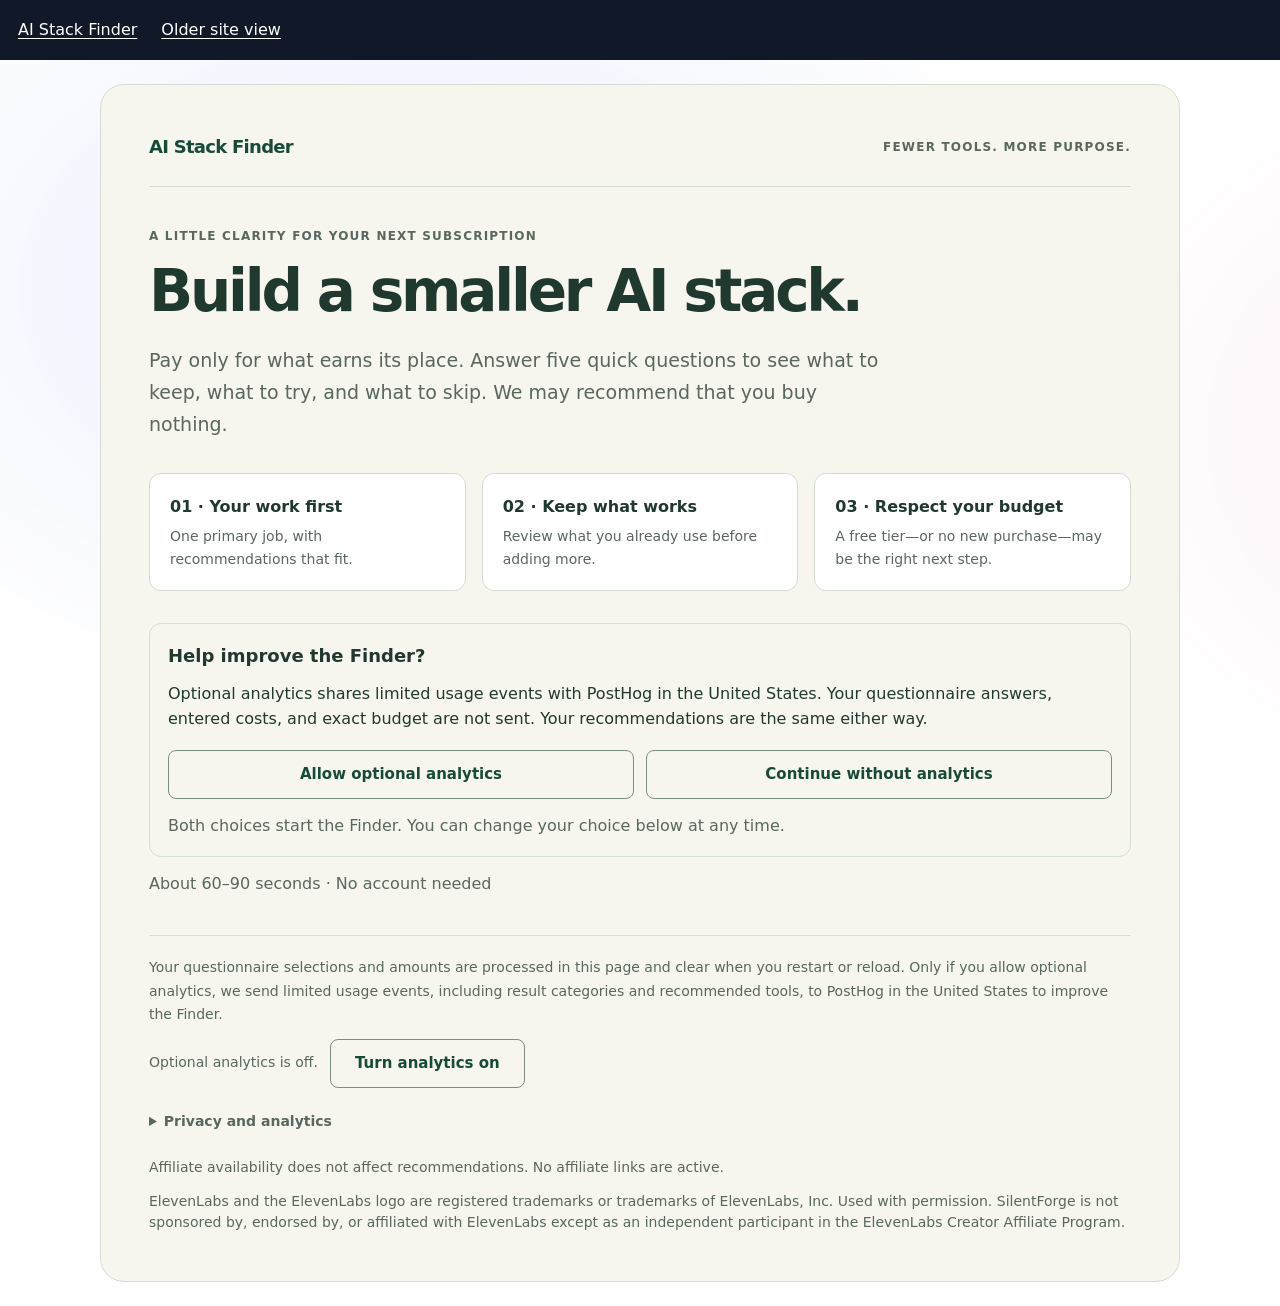
==== index.html @ d5162193 "Polish mobile Finder header without changing desktop or behavior" ====
<!DOCTYPE html>
<html lang="en">
  <head>
    <meta charset="utf-8" />
    <meta name="referrer" content="no-referrer" />
    <meta name="viewport" content="width=device-width, initial-scale=1, viewport-fit=cover" />
    <base href="/" />
    <title>AI Affiliate</title>

    <link rel="icon" href="data:," />
    <link rel="stylesheet" href="/stack-finder/styles.css" />

    <style>
      /* =========================================================
         RN Web / Expo: layout rules the app expects
      ========================================================== */
      html, body {
        height: 100%;
        margin: 0;
      }

      #root {
        min-height: 100vh;
        display: flex;
        flex-direction: column;
        position: relative;
        z-index: 1;
        background: transparent !important;
      }
      
      #root > div { background: transparent !important; }
      #root [style*="background-color"] { background-color: transparent !important; }

      /* =========================================================
         REMOVE EXPO HEADER TITLE ("Home")
         ---------------------------------------------------------
         Targets only the React Native Web header title inside #root.
         Safe because:
         - Scoped to #root (doesn't affect your overlay)
         - Targets h1 with dir="auto" (RN Web pattern)
         ========================================================= */
      #root h1[dir="auto"] {
        display: none !important;
      }

      /* =========================================================
         Animated background layer (safe)
      ========================================================== */
      body::before {
        content: "";
        position: fixed;
        inset: 0;
        z-index: -2;
        pointer-events: none;

        background:
          radial-gradient(1200px 800px at 20% 20%, rgba(120,150,255,0.16), transparent 55%),
          radial-gradient(1000px 700px at 80% 30%, rgba(255,140,200,0.14), transparent 60%),
          radial-gradient(900px 800px at 30% 80%, rgba(120,255,200,0.12), transparent 65%),
          linear-gradient(120deg, rgba(255,255,255,0.85), rgba(255,255,255,0.85));

        background-size: 160% 160%;
        animation: bg-drift 12s ease-in-out infinite;
        filter: saturate(1.1);
      }

      @keyframes bg-drift {
        0%   { background-position: 0% 0%,   100% 0%,  0% 100%, 0% 0%; }
        50%  { background-position: 60% 40%, 30% 20%, 70% 60%, 0% 0%; }
        100% { background-position: 0% 0%,   100% 0%,  0% 100%, 0% 0%; }
      }

      body { overflow-x: hidden; }

      /* =========================================================
         Spark canvas (visual only, no click blocking)
      ========================================================== */
      #spark-canvas {
        position: fixed;
        inset: 0;
        z-index: 5;
        pointer-events: none;
        opacity: 0.55;
      }

      @media (prefers-reduced-motion: reduce) {
        body::before { animation: none; }
        #spark-hint, #spark-canvas { display: none; }
      }

      /* =========================================================
         HOME WOW PANEL (scoped version of the CSS demo)
         ---------------------------------------------------------
         Educational note:
         - We do NOT style html/body/main like the demo.
         - Everything is scoped under #home-wow so it cannot break Expo.
      ========================================================== */
      #home-wow {
        /* =========================
           Design tokens (CSS variables)
           =========================
           These are like named settings that your children elements can reuse.
           Changing these updates everything that references them. */
        /* Typography */
        --font: system-ui, -apple-system, Segoe UI, Roboto, Arial, sans-serif;
        /* Colors
           oklch() is a modern color space that’s easier to tune (brightness/chroma/hue).
           Options you can swap in later:
           - hex: #22c55e
           - rgb/rgba: rgba(34,197,94,0.9)
           - hsl: hsl(142 70% 45%) */
        --really-green: oklch(88.14% 0.203 158.82);
        --green: oklch(78.59% 0.18 159.1);
        --gray: oklch(92% 0 0);
        --speed: 1200ms;           /* ms = milliseconds (1200ms = 1.2 seconds) */

        /* =========================
           Positioning & stacking
           =========================
           position: fixed -> overlay stays in the same spot even when you scroll
           (attached to the viewport, not the page). */
        position: fixed;    /* attaches to viewport instead of page flow */
        left: 50%;          /* px = fixed distance from left edge. Smaller = closer to the edge. Or, % = relative to viewport width */
        top: 12px;          /* px = fixed distance from top edge. Larger = lower down. */
        transform: translateX(-50%);    /* centering shift */
        z-index: 10000; /* ensures overlay appears above Expo content, like z-index decides who sits on top. Larger number = more “on top”. */

        /* =========================
           Size controls
           ========================= */

        /* width: clamp(min, preferred, max)
           - min: smallest it can get (prevents too narrow)
           - preferred: scales with viewport width (vw = % of viewport width)
           - max: cap it so it doesn’t become comically wide */
        width: clamp(260px, 60vw, 360px);

        /* max-width keeps it from overflowing screen edges
           100vw = viewport width
           subtracting 24px gives breathing room */
        max-width: calc(100vw - 24px);   

        /* padding = internal spacing (top/bottom, left/right)
           Larger padding = taller/wider feel inside */
        padding: 4px 8px;              /* inner spacing (smaller = shorter panel) */

        /* =========================
           Look & feel
           ========================= */
        border-radius: 18px;                        /* larger = rounder corners */
        background: rgba(16, 16, 18, 0.55);         /* last value is opacity (0 to 1) */
        backdrop-filter: blur(12px);                /* glassy blur behind it */
        box-shadow: 0 20px 60px rgba(0,0,0,0.22);   /* shadow depth */

        color: var(--gray);
        font-family: var(--font);
        text-align: left;
        
        /* pointer-events controls whether the overlay can be clicked/dragged.
           auto = clickable (needed for slider)
           none = clicks pass THROUGH to cards (but slider becomes unusable) */
        pointer-events: auto; /* Allows slider interaction even with overlay layers */

        /* =========================
           Layout engine (Flexbox)
           =========================
           display:flex -> children arranged in a row by default */
        display: flex;                   /* creates horizontal layout */

        /* align-items (vertical alignment inside the flex row)
           center = align all child items nicely vertically */
        align-items: center;             /* keeps slider from vertically centering too low */

        /* justify-content (horizontal spacing)
           space-between = left content on left, slider on right */
        justify-content: space-between;  /* left text + right slider */
        gap: 10px;                       /* spacing between children (text block and slider block) */

        /* nowrap prevents the slider from dropping under the text */
        flex-wrap: nowrap;               /* prevents stacking */
      }
      
      #home-wow * { font-family: inherit; }

      /* Reverse tabbing out of the Finder must not hide the focused host control. */
      #home-wow:focus-within { z-index: 10002; }
      #home-wow :focus-visible {
        outline: 3px solid #fff;
        outline-offset: 4px;
      }
      
      /* Left column: HOME + subtitle */
      #home-wow article {
        display: flex;
        flex-direction: column;  /* stack HOME and subtitle vertically */
        gap: 2px;
        flex: 1;                 /* fill remaining horizontal space as width */
        min-width: 0;            /* allows text column to shrink without breaking layout */
      }

      /* Title: shrink a bit so the panel height drops */
      #home-wow h1 {
        margin: 0;
        color: var(--green);
        font-size: clamp(22px, 6vw, 32px); /* scales down on smaller screens */
        font-weight: 900;
        letter-spacing: 0.02ch;
        line-height: 1;                    /* tighter vertical space */
        overflow: visible;                 /* lets glow/scale render without cutting off */
        white-space: nowrap;               /* prevents HOME from wrapping */
      }

      /* Subtitle: keep compact */
      #home-wow h2 {
        margin: 0;
        font-size: 14px;            /* smaller -> more room for product card below */
        text-transform: uppercase;
        letter-spacing: 0.12ch;
        opacity: 0.95;
        line-height: 1;
      }

      /* Letter “breath” animation */
      #home-wow [letter-animation="breath"] > span {
        display: inline-block;
        white-space: break-spaces;
        animation: breath var(--speed) ease calc(var(--index) * 100ms) infinite alternate;
      }

      /* Also respect preference changes after the title spans have been created. */
      @media (prefers-reduced-motion: reduce) {
        #home-wow [letter-animation="breath"] > span { animation: none; }
      }

      @keyframes breath {
        from { transform: none; text-shadow: none; }
        to {
          transform: scale(1.25) translateY(-5px);
          text-shadow: 0 0 20px var(--really-green);
        }
      }

      /* Right column: slider area (this is what moves it to the RIGHT side) */
      #home-wow section {
        width: 130px;    /* slider column width */
        flex: 0 0 130px; /* don't grow, don't shrink, stay 130px wide  */
      }

      #home-wow section div {
        width: 100%;
      }

      #home-wow input[type="range"] {
        width: 100%;
      }

      #home-wow .slider-row {
        width: 100%;
        display: grid;
        gap: 8px;
      }

      #home-wow .slider-labels {
        display: flex;
        justify-content: space-between;
        font-weight: 700;
        text-transform: uppercase;
        letter-spacing: 0.08ch;
        opacity: 0.9;
      }

      /* Range input styling */
      #home-wow input[type="range"] {
        width: 100%;
        -webkit-appearance: none;
        appearance: none;
        background: transparent;
        cursor: pointer;
      }

      #home-wow input[type="range"]::-webkit-slider-runnable-track {
        background: var(--green);
        height: 0.35rem;
        border-radius: 12px;
      }

      #home-wow input[type="range"]::-webkit-slider-thumb {
        -webkit-appearance: none;
        appearance: none;
        margin-top: -12px;
        background-color: rgba(16,16,18,0.95);
        border: 1px solid rgba(255,255,255,0.18);
        border-radius: 8px;
        height: 2rem;
        width: 1.25rem;
      }

      /* To get the button to be glow */
      [aria-label="deal-cta"] {
        border: 1px solid #ff6b3d;
        box-shadow: 0 0 6px #ff6b3d;
        transition: box-shadow 0.3s ease;
        border-radius: 8px;
      }

      [aria-label="deal-cta"]:hover {
        box-shadow: 0 0 18px #ff6b3d, 0 0 30px rgba(255,107,61,0.6);
      }

      /* === Glow effect for the "Get Deal" CTA (React Native Web -> data-testid) === */
      @keyframes dealGlow {
        0% { box-shadow: 0 0 6px rgba(255, 80, 80, 0.35), 0 0 0 rgba(255, 80, 80, 0.0); transform: translateY(0); }
        100% { box-shadow: 0 0 18px rgba(255, 80, 80, 0.75), 0 0 38px rgba(255, 80, 80, 0.35); transform: translateY(-1px); }
      }

      /* RN Web commonly renders Pressable/Button as a div/span/button.
         This targets whatever DOM node receives data-testid="deal-cta". */
      [data-testid="deal-cta"] {
        border-radius: 10px !important;
        animation: dealGlow 1.4s ease-in-out infinite alternate !important;
        transition: transform 120ms ease, filter 120ms ease !important;
        will-change: transform, box-shadow;
      }

      /* Nice hover/focus "reward" */
      [data-testid="deal-cta"]:hover {
        filter: brightness(1.05);
      }

      [data-testid="deal-cta"]:active {
        transform: translateY(0px) scale(0.99);
      }

      /* Helps some RN Web Text nodes report non-zero layout boxes */
      [id^="product-title-"],
      [data-testid^="product-title-"] {
        display: inline-block;
      }

      /* On small screens: center it so it doesn’t cover content oddly */
      @media (max-width: 520px) {
        #home-wow {
          /* Mobile goal: make everything visible + stack nicely */
          width: min(80vw, 300px);           /* vw = "viewport width" units (percent of screen width) */
          max-width: 88vw;                   /* prevents overshooting */

          /* safe-area-inset-top prevents it from hiding behind the iPhone notch */
          top: calc(env(safe-area-inset-top) + 40px);

          display: inline-flex;       /* shrink-wrap height more reliably */
          overflow: hidden;           /* prevents any weird overflow from “counting” visually */

          /* Smaller padding = more room for slider */
          padding: 8px 10px;      /* Inner spacing (smaller = shorter box) */
          padding-bottom: 8px;        /* keep it tight */
          gap: 6px;               /* Space BETWEEN stacked rows (smaller = shorter box) */
            
          /* Center horizontally:
             left:50% puts the LEFT edge at the middle.
             translateX(-50%) pulls it back by half its own width. */
          left:50%;                        /* Put the LEFT edge at the middle of the screen */
          transform: translateX(-50%);     /* Pull it left by half its own width = true centering */

          /* Stack the title area and slider vertically so the slider can’t get squeezed off-screen */
          flex-direction: column !important;       /* row -> column */
          align-items: center !important;          /* children expand full width */
          justify-content: flex-start !important;  /* removes the giant empty middle space */
          row-gap: 6px !important;

          height: fit-content !important;
          min-height: 0 !important;
          
          text-align: center;
          border-radius: 16px;         /* slightly tighter corners */

          /* outline: 4px solid red !important; */
          /* background: rgba(255, 0, 0, 0.25) !important; */
        }

        #home-wow h1 {
          /* Allow wrapping if needed on narrow devices */
          white-space: nowrap;         /* HOME fits fine; keeps height down */

          /* Smaller font for mobile so it doesn't dominate */
          font-size: 26px;
          line-height: 1;

          /* If you see clipping, give extra breathing room */
          margin-top: 2px;
          margin: 0 !important;
        }

        #home-wow h2 {
          font-size: 11px;            /* compact subtitle */
          letter-spacing: 0.09ch;
          line-height: 1.05;          /* Smaller line height = less vertical space */
          margin: 0 !important;
        }

        #home-wow article {
          flex: 0 0 auto !important;
        }
        
        /* Let the slider take full width when stacked */
        #home-wow section {
          width: 100%;
          flex: 0 0 auto;    /* allow grow + shrink */
          margin: 0 !important;
          padding: 0 !important;
          align-self: stretch;
        }

        /* keep labels + slider centered nicely */
        #home-wow .slider-row {
          width: min(260px, 100%);  /* prevents it from stretching too wide */
          margin: 0 auto;           /* centers the slider block inside the panel */
        }

        #home-wow .slider-labels {
          font-size: 12px;
        }

        #home-wow input[type="range"]::-webkit-slider-runnable-track {
          height: 0.42rem;
        }
          
        /* make the thumb a bit smaller on phones */
        #home-wow input[type="range"]::-webkit-slider-thumb {
          height: 1.5rem;
          width: 1.0rem;
          margin-top: -10px;
        }

        #root {
          padding-top: 160px;
        }
      }
      
      /* =========================================================
         Square reveal transition (reveals the NEW page)
         Works by clipping #root to a tiny square at the click origin,
         Then expanding the clip-path to full screen.
         ========================================================= */

      /* "Knobs" you can change later */
      :root{
        --reveal-ms: 1000ms;                      /* 380ms = snappier, 650ms to 850ms = cinematic, 2000ms or more = debugging */
        --reveal-ease: cubic-bezier(.2,.9,.2,1);
        --reveal-size: 2px;                       /* starting square half-size (2px–12px) */
      
        /* These get set by JS (pixels) */
        --wipe-x: 50vw;
        --wipe-y: 50vh;
      }
      
      /* Always set transitions on root so it can animate smoothly */
      #root{
        will-change: clip-path, transform;
      }
      
      /* Start state: clip #root to a tiny square at (x,y) */
      html.reveal-start #root{
        clip-path: polygon(
          calc(var(--wipe-x) - var(--reveal-size)) calc(var(--wipe-y) - var(--reveal-size)),
          calc(var(--wipe-x) + var(--reveal-size)) calc(var(--wipe-y) - var(--reveal-size)),
          calc(var(--wipe-x) + var(--reveal-size)) calc(var(--wipe-y) + var(--reveal-size)),
          calc(var(--wipe-x) - var(--reveal-size)) calc(var(--wipe-y) + var(--reveal-size))
        );
      }
      
      /* Animate to full screen: the square expands until it reveals everything */
      html.reveal-anim #root{
        transition: clip-path var(--reveal-ms) var(--reveal-ease);
        clip-path: polygon(
          -5vw -5vh,
          105vw -5vh,
          105vw 105vh,
          -5vw 105vh
        );
      }

      html.reveal-start body::after,
      html.reveal-anim body::after{
        content: "";
        position: fixed;
        left: var(--wipe-x);
        top: var(--wipe-y);
        width: 16px;
        height: 16px;
        border: 1px solid red;
        box-sizing: border-box;
        pointer-events: none;
        z-index: 99999;

        /* center the square exactly on the origin point */
        transform: translate(-50%, -50%) scale(1);
        transform-origin: center center;
      }  
      
      html.reveal-anim body::after{ 
        transition: transform var(--reveal-ms) var(--reveal-ease);
        transform: translate(-50%, -50%) scale(80);
      } 
      
      /* Accessibility */
      @media (prefers-reduced-motion: reduce){
        html.reveal-start #root,
        html.reveal-anim #root{
          transition: none !important;
          clip-path: inset(0 0 0 0) !important;
        }
      }

      /* Validation has its own presentation; legacy markup/code remains available. */
      html[data-finder-validation] body { height: auto; min-height: 100vh; display: flow-root; }
      html[data-finder-validation] #home-wow,
      html[data-finder-validation] #spark-canvas,
      html[data-finder-validation] #page-wipe { display: none; }
      html[data-finder-validation] #stack-finder { margin: 24px auto; scroll-margin-top: 24px; }
      /* Keep both experiences reachable above the preserved legacy overlays. */
      #experience-nav { position: relative; z-index: 100003; display: flex; flex-wrap: wrap; gap: 8px 20px; padding: 12px 16px; background: #111827; color: #fff; font: 16px/1.5 system-ui, sans-serif; }
      #experience-nav a { color: #fff; text-decoration: underline; text-underline-offset: 3px; padding: 6px 2px; }
      #experience-nav a:focus-visible { outline: 3px solid #facc15; outline-offset: 3px; }
      /* Compact phone header in Finder mode; legacy and desktop remain unchanged. */
      @media (max-width: 640px) {
        html[data-finder-validation] #experience-nav {
          align-items: center; justify-content: space-between; gap: 4px 16px;
          padding: 8px 16px; background: #f6f6ef; color: #20392e;
          border-bottom: 1px solid #d4ddd2; font-size: 14px;
        }
        html[data-finder-validation] #experience-nav a {
          min-height: 44px; display: inline-flex; align-items: center;
          color: #174b38; padding: 4px 0;
        }
        html[data-finder-validation] #experience-nav a:first-child {
          font-weight: 750; text-decoration: none;
        }
        html[data-finder-validation] #experience-nav a:last-child { font-size: 13px; }
        html[data-finder-validation] #experience-nav a:focus-visible {
          outline-color: #17684a;
        }
        html[data-finder-validation] #stack-finder { margin-top: 12px; }
      }
    </style>
  </head>

  <body>
    <noscript>You need to enable JavaScript to run this app.</noscript>

    <nav id="experience-nav" aria-label="Choose site view">
      <a href="#stack-finder">AI Stack Finder</a>
      <a href="#legacy-view">Older site view</a>
    </nav>

    <!-- Spark canvas + hint -->
    <canvas id="spark-canvas" aria-hidden="true"></canvas>

    <!-- HOME WOW PANEL (safe overlay) -->
    <main id="home-wow" aria-label="Home wow panel">
      <article>
        <h1 split-by="letter" letter-animation="breath">HOME</h1>
        <h2>Make the clicks feel alive</h2>
      </article>

      <section>
        <div class="slider-row">
          <div class="slider-labels">
            <span>Party</span>
            <span>Chill</span>
          </div>
          <input id="breathSpeed" aria-label="Home animation duration (milliseconds)" min="100" max="2400" type="range" value="1200" />
        </div>
      </section>
    </main>

    <!-- Finder mounts independently in both page modes. -->
    <section id="stack-finder" aria-label="AI Stack Finder">
      <p>Loading the AI Stack Finder…</p>
    </section>

    <!-- Inert until page-mode.mjs explicitly selects the legacy experience. -->
    <template id="legacy-app-root"><div id="root"></div></template>
    
    <div id="page-wipe" aria-hidden="true"></div>  

    <!-- Select page composition before the independent Finder modules. -->
    <script type="module" src="/stack-finder/page-mode.mjs"></script>
    <script type="module" src="/stack-finder/posthog.mjs"></script>
    <script type="module" src="/stack-finder/ui.js"></script>

    <script>
      /**
       * HOME WOW JS (adapted from your demo)
       * ------------------------------------------------------------
       * Educational notes:
       * - Removed `export` keywords (those only work in modules/bundlers).
       * - Scoped queries under #home-wow so we don't touch the Expo app.
       * - Uses prefers-reduced-motion guard.
       */
      (function () {
        const panel = document.getElementById("home-wow");
        if (!panel) return;

        const slider = panel.querySelector('#breathSpeed');
        const title = panel.querySelector('[split-by="letter"]');
        if (!slider || !title) return;

        const span = (text, index) => {
          const node = document.createElement("span");
          node.textContent = text;
          node.style.setProperty("--index", index);
          return node;
        };

        const byLetter = (text) => [...text].map(span);

        const motionOK = window.matchMedia("(prefers-reduced-motion: no-preference)").matches;

        if (motionOK) {
          // Split title text into spans once
          const letters = byLetter(title.innerText);
          title.textContent = ""; // clear
          letters.forEach((n) => title.appendChild(n));
        }

        function onInput() {
          panel.style.setProperty("--speed", `${slider.value}ms`);
        }

        slider.addEventListener("input", debounce(onInput, 10));
        onInput();

        function debounce(func, wait) {
          let timeoutId;
          return function () {
            const context = this;
            const args = arguments;
            clearTimeout(timeoutId);
            timeoutId = setTimeout(() => func.apply(context, args), wait);
          };
        }
      })();
    </script>
  </body>
</html>
---- stack-finder/styles.css ----
/* Every Finder style stays within its mount; the existing app owns its styles. */
#stack-finder {
  --sf-ink: #20392e;
  --sf-muted: #59675e;
  --sf-green: #174b38;
  --sf-green-soft: #e9f2e9;
  --sf-paper: #f6f6ef;
  --sf-white: #ffffff;
  --sf-line: #d4ddd2;
  position: relative;
  /* Keep the form readable when it scrolls beneath the legacy fixed demo panel. */
  z-index: 10001;
  width: min(1080px, calc(100% - 32px));
  margin: 160px auto 48px;
  scroll-margin-top: 170px;
  padding: clamp(20px, 4vw, 48px);
  border: 1px solid var(--sf-line);
  border-radius: 24px;
  background: var(--sf-paper);
  color: var(--sf-ink);
  font: 400 16px/1.6 system-ui, -apple-system, "Segoe UI", sans-serif;
  text-align: left;
  overflow-wrap: anywhere;
  color-scheme: light;
}

#stack-finder,
#stack-finder *,
#stack-finder *::before,
#stack-finder *::after {
  box-sizing: border-box;
}

#stack-finder [hidden] {
  display: none !important;
}

#stack-finder :is(h2, h3, p, dl, dd, fieldset) {
  margin: 0;
}

#stack-finder :is(button, input, select) {
  font: inherit;
}

#stack-finder :is(h2, h3, legend, .sf-title) {
  scroll-margin-top: 170px;
}

#stack-finder :focus-visible,
#stack-finder .sf-title:focus {
  outline: 3px solid #17684a;
  outline-offset: 4px;
}

#stack-finder .sf-shell {
  width: 100%;
  min-width: 0;
}

#stack-finder .sf-shell > header {
  display: flex;
  align-items: center;
  justify-content: space-between;
  flex-wrap: wrap;
  gap: 12px 24px;
  padding-bottom: 24px;
  border-bottom: 1px solid var(--sf-line);
}

#stack-finder .sf-brand {
  color: var(--sf-green);
  font-size: 18px;
  font-weight: 750;
  letter-spacing: -0.04em;
}

#stack-finder .sf-meta,
#stack-finder .sf-eyebrow {
  color: var(--sf-muted);
  font-size: 12px;
  font-weight: 650;
  letter-spacing: 0.1em;
  text-transform: uppercase;
}

#stack-finder .sf-intro {
  padding: 40px 0 8px;
}

#stack-finder .sf-intro h2 {
  max-width: 780px;
  margin: 14px 0 20px;
  font-size: clamp(32px, 5vw, 58px);
  font-weight: 650;
  line-height: 1.1;
  letter-spacing: -0.055em;
  text-wrap: balance;
}

#stack-finder .sf-lead {
  max-width: 740px;
  color: var(--sf-muted);
  font-size: clamp(16px, 2vw, 19px);
  line-height: 1.7;
}

#stack-finder .sf-principles {
  display: grid;
  grid-template-columns: repeat(3, minmax(0, 1fr));
  gap: 16px;
  margin: 32px 0;
}

#stack-finder .sf-principles > * {
  padding: 20px;
  border: 1px solid var(--sf-line);
  border-radius: 12px;
  background: var(--sf-white);
}

#stack-finder .sf-principles strong {
  display: block;
  margin-bottom: 6px;
  font-size: 16px;
  font-weight: 650;
}

#stack-finder .sf-principles :is(p, small) {
  display: block;
  color: var(--sf-muted);
  font-size: 14px;
  line-height: 1.6;
}

#stack-finder .sf-progress {
  display: grid;
  gap: 12px;
  margin: 28px 0 30px;
  color: var(--sf-muted);
  font-size: 14px;
  font-weight: 600;
}

#stack-finder .sf-progress progress {
  display: block;
  width: 100%;
  height: 6px;
  border: 0;
  border-radius: 8px;
  background: var(--sf-line);
  accent-color: var(--sf-green);
}

#stack-finder .sf-progress progress::-webkit-progress-bar {
  border-radius: 8px;
  background: var(--sf-line);
}

#stack-finder .sf-progress progress::-webkit-progress-value {
  border-radius: 8px;
  background: var(--sf-green);
}

#stack-finder .sf-progress progress::-moz-progress-bar {
  border-radius: 8px;
  background: var(--sf-green);
}

#stack-finder .sf-form,
#stack-finder .sf-fieldset {
  min-width: 0;
}

#stack-finder .sf-fieldset {
  padding: 0;
  border: 0;
}

#stack-finder .sf-title {
  display: block;
  max-width: 100%;
  padding: 0;
  font-size: clamp(25px, 3.5vw, 36px);
  font-weight: 650;
  line-height: 1.25;
  letter-spacing: -0.035em;
  text-wrap: balance;
}

#stack-finder .sf-help {
  margin-top: 14px;
  color: var(--sf-muted);
}

#stack-finder .sf-options {
  display: grid;
  grid-template-columns: repeat(2, minmax(0, 1fr));
  gap: 12px;
  margin-top: 26px;
}

#stack-finder .sf-option {
  display: flex;
  align-items: center;
  gap: 14px;
  min-width: 0;
  min-height: 76px;
  padding: 17px 18px;
  border: 1px solid var(--sf-line);
  border-radius: 12px;
  background: var(--sf-white);
  cursor: pointer;
}

#stack-finder .sf-option:hover {
  border-color: var(--sf-green);
}

#stack-finder .sf-option:has(input:checked) {
  border-color: var(--sf-green);
  background: var(--sf-green-soft);
  box-shadow: inset 0 0 0 1px var(--sf-green);
}

#stack-finder .sf-option input {
  flex: 0 0 20px;
  width: 20px;
  height: 20px;
  margin: 0;
  accent-color: var(--sf-green);
  cursor: pointer;
}

#stack-finder .sf-option-copy {
  display: block;
  min-width: 0;
}

#stack-finder .sf-option-copy strong {
  display: block;
  font-size: 16px;
  font-weight: 650;
}

#stack-finder .sf-option-copy small {
  display: block;
  margin-top: 3px;
  color: var(--sf-muted);
  font-size: 13px;
  line-height: 1.5;
}

#stack-finder .sf-options:has(.sf-tool-row) {
  grid-template-columns: minmax(0, 1fr);
}

#stack-finder .sf-tool-row {
  display: grid;
  grid-template-columns: minmax(0, 1fr);
  align-items: center;
  gap: 12px;
}

#stack-finder .sf-tool-row:has(.sf-cost:not([hidden])) {
  grid-template-columns: minmax(0, 1fr) 180px;
}

#stack-finder .sf-cost {
  min-width: 0;
}

#stack-finder .sf-cost label {
  display: block;
  margin-bottom: 4px;
  color: var(--sf-muted);
  font-size: 12px;
  font-weight: 600;
}

#stack-finder .sf-cost-input {
  display: block;
  width: 100%;
  min-width: 0;
  min-height: 48px;
  padding: 10px 12px;
  border: 1px solid #7b8f7f;
  border-radius: 8px;
  background: var(--sf-white);
  color: var(--sf-ink);
}

#stack-finder .sf-cost-input::placeholder {
  color: #6b746d;
  opacity: 1;
}

#stack-finder .sf-error {
  margin-top: 16px;
  color: #9b2420;
  font-size: 14px;
  font-weight: 600;
}

#stack-finder .sf-error:empty {
  display: none;
}

#stack-finder .sf-actions {
  display: flex;
  align-items: center;
  justify-content: space-between;
  flex-wrap: wrap;
  gap: 12px;
  margin-top: 28px;
}

#stack-finder .sf-button {
  display: inline-flex;
  align-items: center;
  justify-content: center;
  min-height: 48px;
  max-width: 100%;
  padding: 12px 24px;
  border: 1px solid var(--sf-green);
  border-radius: 8px;
  background: var(--sf-green);
  color: var(--sf-white);
  font-size: 15px;
  font-weight: 650;
  line-height: 1.5;
  text-align: center;
  text-decoration: none;
  cursor: pointer;
}

#stack-finder .sf-button:hover:not(:disabled) {
  background: #103b2a;
}

#stack-finder .sf-button--secondary {
  border-color: #7b8f7f;
  background: transparent;
  color: var(--sf-green);
}

#stack-finder .sf-button--secondary:hover:not(:disabled) {
  background: var(--sf-green-soft);
}

#stack-finder .sf-button:disabled {
  border-color: #b9c1b7;
  background: #e1e5dd;
  color: #636d61;
  cursor: not-allowed;
}

#stack-finder .sf-result-summary {
  padding-top: 30px;
}

#stack-finder .sf-state-label {
  display: inline-block;
  margin-bottom: 14px;
  color: var(--sf-green);
  font-size: 12px;
  font-weight: 750;
  letter-spacing: 0.08em;
  text-transform: uppercase;
}

#stack-finder .sf-result-summary .sf-lead {
  margin-top: 18px;
}

#stack-finder .sf-spend {
  display: grid;
  grid-template-columns: repeat(3, minmax(0, 1fr));
  gap: 16px;
  margin: 26px 0 16px;
}

#stack-finder .sf-spend > div {
  min-width: 0;
  padding: 20px;
  border: 1px solid var(--sf-line);
  border-radius: 12px;
  background: var(--sf-white);
}

#stack-finder .sf-spend dt {
  color: var(--sf-muted);
  font-size: 13px;
  font-weight: 600;
}

#stack-finder .sf-spend dd {
  margin-top: 8px;
  color: var(--sf-ink);
  font-size: clamp(24px, 3vw, 30px);
  font-weight: 650;
  line-height: 1.35;
  letter-spacing: -0.035em;
}

#stack-finder .sf-note,
#stack-finder .sf-disclosure {
  color: var(--sf-muted);
  font-size: 13px;
  line-height: 1.65;
}

#stack-finder .sf-section-title {
  margin: 32px 0 14px;
  font-size: 19px;
  font-weight: 650;
  letter-spacing: -0.025em;
}

#stack-finder .sf-card-grid {
  display: grid;
  grid-template-columns: repeat(2, minmax(0, 1fr));
  gap: 14px;
}

#stack-finder .sf-tool-card {
  min-width: 0;
  padding: 22px;
  border: 1px solid var(--sf-line);
  border-radius: 12px;
  background: var(--sf-white);
}

#stack-finder .sf-tool-card:has([data-status="SKIP"]) {
  background: #f0f1eb;
}

#stack-finder .sf-tool-card header {
  display: flex;
  align-items: flex-start;
  justify-content: space-between;
  flex-wrap: wrap;
  gap: 10px;
}

#stack-finder .sf-tool-name {
  font-size: 17px;
  font-weight: 650;
  line-height: 1.4;
}

#stack-finder .sf-status {
  display: inline-block;
  max-width: 100%;
  padding: 4px 9px;
  border: 1px solid #bfcdbd;
  border-radius: 5px;
  background: var(--sf-green-soft);
  color: var(--sf-green);
  font-size: 11px;
  font-weight: 750;
  line-height: 1.5;
  letter-spacing: 0.04em;
}

#stack-finder .sf-status:is([data-status="REVIEW_OVERLAP"], [data-status="REVIEW"], [data-status="OPTIONAL"]) {
  border-color: #d8c29a;
  background: #fbf1db;
  color: #6c4b12;
}

#stack-finder .sf-status[data-status="SKIP"] {
  border-color: #c9d0c4;
  background: #e8ece3;
  color: #52604f;
}

#stack-finder .sf-price {
  margin-top: 12px;
  color: var(--sf-muted);
  font-size: 13px;
  font-weight: 600;
}

#stack-finder .sf-decisions-note {
  margin-bottom: 14px;
}

#stack-finder .sf-purpose {
  margin-top: 14px;
  font-size: 15px;
  line-height: 1.6;
}

#stack-finder .sf-action {
  margin-top: 16px;
  font-size: 14px;
  line-height: 1.7;
}

#stack-finder .sf-limit {
  margin-top: 16px;
  padding-top: 12px;
  border-top: 1px solid var(--sf-line);
  color: var(--sf-muted);
  font-size: 13px;
  line-height: 1.65;
}

#stack-finder .sf-reason {
  margin-top: 12px;
  color: var(--sf-muted);
  font-size: 14px;
  line-height: 1.7;
}

#stack-finder .sf-tool-card .sf-disclosure {
  margin-top: 16px;
  padding-top: 12px;
  border-top: 1px solid var(--sf-line);
  font-size: 12px;
}

#stack-finder .sf-answer-summary {
  margin-top: 28px;
  border-top: 1px solid var(--sf-line);
  border-bottom: 1px solid var(--sf-line);
}

#stack-finder .sf-answer-summary summary {
  min-height: 48px;
  padding: 14px 0;
  color: var(--sf-green);
  font-size: 14px;
  font-weight: 650;
  cursor: pointer;
}

#stack-finder .sf-answer-summary dl {
  display: grid;
  grid-template-columns: minmax(120px, 1fr) minmax(0, 2fr);
  gap: 8px 18px;
  padding: 4px 0 20px;
  font-size: 14px;
}

#stack-finder .sf-answer-summary dt {
  color: var(--sf-muted);
}

#stack-finder .sf-footer {
  margin-top: 30px;
  padding-top: 20px;
  border-top: 1px solid var(--sf-line);
  color: var(--sf-muted);
  font-size: 12px;
  line-height: 1.7;
}

#stack-finder .sf-explain {
  margin-top: 18px;
  border-top: 1px solid var(--sf-line);
  font-size: 13px;
}

#stack-finder .sf-explain summary {
  min-height: 44px;
  padding: 12px 0;
  color: var(--sf-green);
  font-weight: 650;
  cursor: pointer;
}

#stack-finder .sf-explain dl > div {
  display: grid;
  grid-template-columns: minmax(0, 1fr) minmax(0, 1fr);
  gap: 12px;
  padding: 6px 0;
  border-top: 1px solid var(--sf-line);
}

#stack-finder .sf-explain dt {
  color: var(--sf-muted);
}

#stack-finder .sf-explain dd {
  font-variant-numeric: tabular-nums;
}

#stack-finder .sf-explain-note {
  margin-top: 16px;
}

@media (max-width: 640px) {
  #stack-finder {
    width: calc(100% - 24px);
    padding: 24px 18px;
    border-radius: 16px;
  }

  #stack-finder .sf-shell > header {
    padding-bottom: 18px;
  }

  #stack-finder .sf-intro {
    padding-top: 28px;
  }

  #stack-finder :is(.sf-options, .sf-principles, .sf-spend, .sf-card-grid) {
    grid-template-columns: minmax(0, 1fr);
  }

  #stack-finder .sf-principles {
    gap: 10px;
    margin: 24px 0;
  }

  #stack-finder .sf-principles > * {
    padding: 16px;
  }

  #stack-finder .sf-tool-row:has(.sf-cost:not([hidden])) {
    grid-template-columns: minmax(0, 1fr);
    gap: 8px;
  }

  #stack-finder .sf-tool-row .sf-cost {
    padding: 0 6px 8px;
  }

  #stack-finder .sf-option {
    padding: 16px;
  }

  #stack-finder .sf-spend {
    gap: 10px;
  }

  #stack-finder .sf-spend > div {
    padding: 16px;
  }

  #stack-finder .sf-tool-card {
    padding: 18px;
  }

  #stack-finder .sf-answer-summary dl {
    grid-template-columns: minmax(0, 1fr);
    gap: 4px;
  }

  #stack-finder .sf-answer-summary dd {
    margin-bottom: 12px;
  }
}

/* Keep the privacy explanation keyboard-accessible and readable at narrow widths. */
#stack-finder .sf-footer {
  font-size: 14px;
}

#stack-finder .sf-footer p + p,
#stack-finder .sf-privacy + p {
  margin-top: 12px;
}
#stack-finder .sf-privacy summary {
  cursor: pointer;
  min-height: 44px;
  display: list-item;
  align-content: center;
  width: fit-content;
  max-width: 100%;
  font-weight: 700;
}

#stack-finder .sf-privacy summary:focus-visible {
  outline: 3px solid #8be8d5;
  outline-offset: 3px;
  border-radius: 4px;
}

#stack-finder .sf-privacy p {
  max-width: 80ch;
}
#stack-finder .sf-consent {
  margin-top: 24px;
  padding: 18px;
  border: 1px solid var(--sf-line);
  border-radius: 12px;
}

#stack-finder .sf-consent h3 {
  margin: 0 0 10px;
  font-size: 18px;
}

#stack-finder .sf-consent-actions {
  display: flex;
  flex-wrap: wrap;
  gap: 12px;
  margin-top: 18px;
}

#stack-finder .sf-consent-actions .sf-button {
  flex: 1 1 200px;
  white-space: normal;
}

#stack-finder .sf-privacy-controls {
  display: flex;
  flex-wrap: wrap;
  align-items: center;
  gap: 12px;
  margin: 12px 0;
}

#stack-finder .sf-privacy-controls .sf-help {
  margin: 0;
}
#stack-finder .sf-affiliate { margin-top: 16px; border-top: 1px solid currentColor; padding-top: 12px; }
#stack-finder .sf-affiliate-disclosure { font-weight: 600; }
#stack-finder .sf-affiliate-link { display: inline-flex; margin-top: 12px; text-decoration: none; white-space: normal; }
#stack-finder .sf-external-notice, #stack-finder .sf-trademark { font-size: 0.875rem; line-height: 1.5; }

/* Avoid repeating the mobile app-bar title, while retaining the tagline. */
@media (max-width: 640px) {
  html[data-finder-validation] #stack-finder .sf-shell > header {
    gap: 4px; padding-bottom: 12px;
  }
  html[data-finder-validation] #stack-finder .sf-shell > header .sf-brand {
    display: none;
  }
  html[data-finder-validation] #stack-finder .sf-shell > header .sf-meta {
    font-size: 11px; letter-spacing: 0.08em;
  }
}
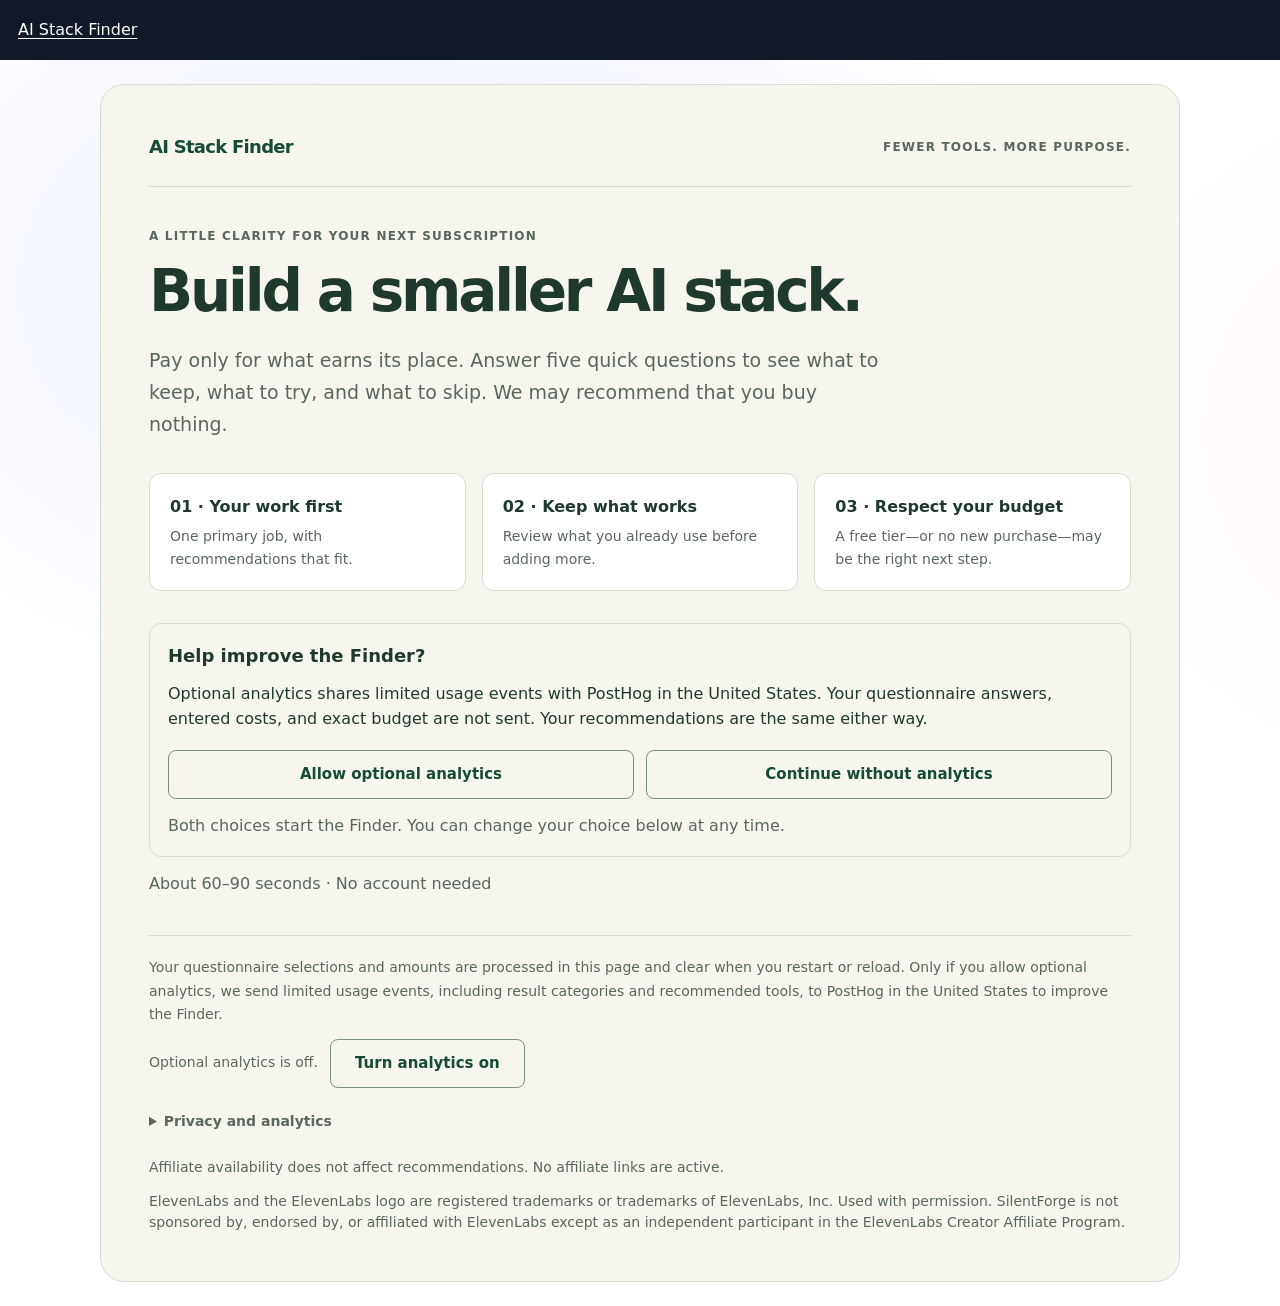
==== commit 2fe81083: "Remove legacy-view link from public preview navigation" ====
--- a/index.html
+++ b/index.html
@@ -535,7 +535,6 @@
         html[data-finder-validation] #experience-nav a:first-child {
           font-weight: 750; text-decoration: none;
         }
-        html[data-finder-validation] #experience-nav a:last-child { font-size: 13px; }
         html[data-finder-validation] #experience-nav a:focus-visible {
           outline-color: #17684a;
         }
@@ -547,9 +546,8 @@
   <body>
     <noscript>You need to enable JavaScript to run this app.</noscript>
 
-    <nav id="experience-nav" aria-label="Choose site view">
+    <nav id="experience-nav" aria-label="Site navigation">
       <a href="#stack-finder">AI Stack Finder</a>
-      <a href="#legacy-view">Older site view</a>
     </nav>
 
     <!-- Spark canvas + hint -->
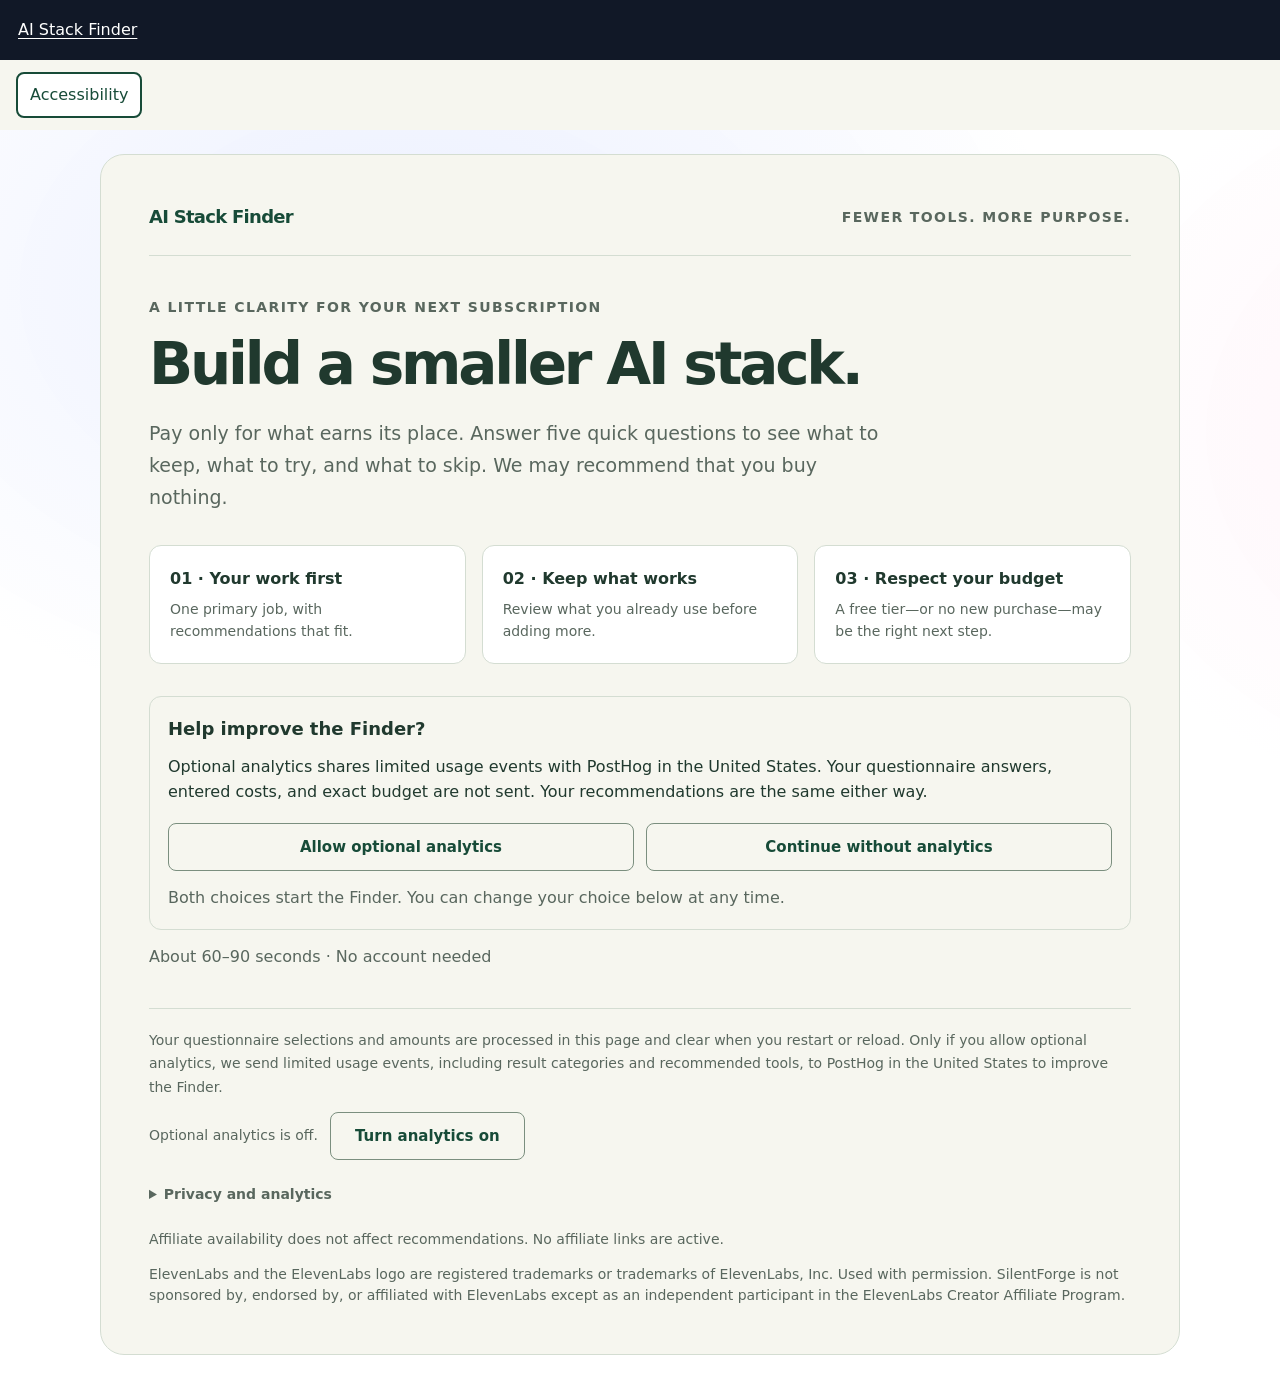
==== commit 7e844f4f: "Add isolated accessibility preview: text size, contrast, and readable defaults" ====
--- a/index.html
+++ b/index.html
@@ -8,7 +8,8 @@
     <title>AI Affiliate</title>
 
     <link rel="icon" href="data:," />
-    <link rel="stylesheet" href="/stack-finder/styles.css" />
+    <link rel="stylesheet" href="/stack-finder/styles.css" />
+<link rel="stylesheet" href="/stack-finder/accessibility.css" />
 
     <style>
       /* =========================================================
@@ -518,7 +519,7 @@
       html[data-finder-validation] #page-wipe { display: none; }
       html[data-finder-validation] #stack-finder { margin: 24px auto; scroll-margin-top: 24px; }
       /* Keep both experiences reachable above the preserved legacy overlays. */
-      #experience-nav { position: relative; z-index: 100003; display: flex; flex-wrap: wrap; gap: 8px 20px; padding: 12px 16px; background: #111827; color: #fff; font: 16px/1.5 system-ui, sans-serif; }
+      #experience-nav { position: relative; z-index: 100003; display: flex; flex-wrap: wrap; gap: 8px 20px; padding: 12px 16px; background: #111827; color: #fff; font: 1rem/1.5 system-ui, sans-serif; }
       #experience-nav a { color: #fff; text-decoration: underline; text-underline-offset: 3px; padding: 6px 2px; }
       #experience-nav a:focus-visible { outline: 3px solid #facc15; outline-offset: 3px; }
       /* Compact phone header in Finder mode; legacy and desktop remain unchanged. */
@@ -526,7 +527,7 @@
         html[data-finder-validation] #experience-nav {
           align-items: center; justify-content: space-between; gap: 4px 16px;
           padding: 8px 16px; background: #f6f6ef; color: #20392e;
-          border-bottom: 1px solid #d4ddd2; font-size: 14px;
+          border-bottom: 1px solid #d4ddd2; font-size: 0.875rem;
         }
         html[data-finder-validation] #experience-nav a {
           min-height: 44px; display: inline-flex; align-items: center;
@@ -550,6 +551,22 @@
       <a href="#stack-finder">AI Stack Finder</a>
     </nav>
 
+    <section id="accessibility-tools" aria-label="Display preferences" hidden>
+      <button id="accessibility-toggle" type="button" aria-expanded="false" aria-controls="accessibility-panel">Accessibility</button>
+      <div id="accessibility-panel" hidden>
+        <h2>Display preferences</h2>
+        <p>Adjust this page without changing your browser or device settings. Preferences last until you reload. Browser zoom and device accessibility settings still work.</p>
+        <label for="accessibility-text">Text size</label>
+        <select id="accessibility-text">
+          <option value="100">Browser default</option>
+          <option value="125">Larger (125%)</option>
+          <option value="150">Largest (150%)</option>
+        </select>
+        <label for="accessibility-contrast"><input id="accessibility-contrast" type="checkbox"> Higher contrast</label>
+        <button id="accessibility-reset" type="button">Reset display preferences</button>
+        <p id="accessibility-status" role="status" aria-live="polite"></p>
+      </div>
+    </section>
     <!-- Spark canvas + hint -->
     <canvas id="spark-canvas" aria-hidden="true"></canvas>
 
@@ -584,7 +601,8 @@
     <!-- Select page composition before the independent Finder modules. -->
     <script type="module" src="/stack-finder/page-mode.mjs"></script>
     <script type="module" src="/stack-finder/posthog.mjs"></script>
-    <script type="module" src="/stack-finder/ui.js"></script>
+    <script type="module" src="/stack-finder/ui.js"></script>
+<script type="module" src="/stack-finder/accessibility.mjs"></script>
 
     <script>
       /**
--- a/stack-finder/styles.css
+++ b/stack-finder/styles.css
@@ -18,7 +18,7 @@
   border-radius: 24px;
   background: var(--sf-paper);
   color: var(--sf-ink);
-  font: 400 16px/1.6 system-ui, -apple-system, "Segoe UI", sans-serif;
+  font: 400 1rem/1.6 system-ui, -apple-system, "Segoe UI", sans-serif;
   text-align: left;
   overflow-wrap: anywhere;
   color-scheme: light;
@@ -70,7 +70,7 @@
 
 #stack-finder .sf-brand {
   color: var(--sf-green);
-  font-size: 18px;
+  font-size: 1.125rem;
   font-weight: 750;
   letter-spacing: -0.04em;
 }
@@ -78,7 +78,7 @@
 #stack-finder .sf-meta,
 #stack-finder .sf-eyebrow {
   color: var(--sf-muted);
-  font-size: 12px;
+  font-size: 0.875rem;
   font-weight: 650;
   letter-spacing: 0.1em;
   text-transform: uppercase;
@@ -91,7 +91,7 @@
 #stack-finder .sf-intro h2 {
   max-width: 780px;
   margin: 14px 0 20px;
-  font-size: clamp(32px, 5vw, 58px);
+  font-size: clamp(2rem, 1rem + 4vw, 3.625rem);
   font-weight: 650;
   line-height: 1.1;
   letter-spacing: -0.055em;
@@ -101,7 +101,7 @@
 #stack-finder .sf-lead {
   max-width: 740px;
   color: var(--sf-muted);
-  font-size: clamp(16px, 2vw, 19px);
+  font-size: clamp(1rem, 0.875rem + 0.5vw, 1.1875rem);
   line-height: 1.7;
 }
 
@@ -122,14 +122,14 @@
 #stack-finder .sf-principles strong {
   display: block;
   margin-bottom: 6px;
-  font-size: 16px;
+  font-size: 1rem;
   font-weight: 650;
 }
 
 #stack-finder .sf-principles :is(p, small) {
   display: block;
   color: var(--sf-muted);
-  font-size: 14px;
+  font-size: 0.875rem;
   line-height: 1.6;
 }
 
@@ -138,7 +138,7 @@
   gap: 12px;
   margin: 28px 0 30px;
   color: var(--sf-muted);
-  font-size: 14px;
+  font-size: 0.875rem;
   font-weight: 600;
 }
 
@@ -181,7 +181,7 @@
   display: block;
   max-width: 100%;
   padding: 0;
-  font-size: clamp(25px, 3.5vw, 36px);
+  font-size: clamp(1.5625rem, 1rem + 2.5vw, 2.25rem);
   font-weight: 650;
   line-height: 1.25;
   letter-spacing: -0.035em;
@@ -239,7 +239,7 @@
 
 #stack-finder .sf-option-copy strong {
   display: block;
-  font-size: 16px;
+  font-size: 1rem;
   font-weight: 650;
 }
 
@@ -247,7 +247,7 @@
   display: block;
   margin-top: 3px;
   color: var(--sf-muted);
-  font-size: 13px;
+  font-size: 0.875rem;
   line-height: 1.5;
 }
 
@@ -274,7 +274,7 @@
   display: block;
   margin-bottom: 4px;
   color: var(--sf-muted);
-  font-size: 12px;
+  font-size: 0.875rem;
   font-weight: 600;
 }
 
@@ -298,7 +298,7 @@
 #stack-finder .sf-error {
   margin-top: 16px;
   color: #9b2420;
-  font-size: 14px;
+  font-size: 0.875rem;
   font-weight: 600;
 }
 
@@ -326,7 +326,7 @@
   border-radius: 8px;
   background: var(--sf-green);
   color: var(--sf-white);
-  font-size: 15px;
+  font-size: 0.9375rem;
   font-weight: 650;
   line-height: 1.5;
   text-align: center;
@@ -363,7 +363,7 @@
   display: inline-block;
   margin-bottom: 14px;
   color: var(--sf-green);
-  font-size: 12px;
+  font-size: 0.875rem;
   font-weight: 750;
   letter-spacing: 0.08em;
   text-transform: uppercase;
@@ -390,14 +390,14 @@
 
 #stack-finder .sf-spend dt {
   color: var(--sf-muted);
-  font-size: 13px;
+  font-size: 0.875rem;
   font-weight: 600;
 }
 
 #stack-finder .sf-spend dd {
   margin-top: 8px;
   color: var(--sf-ink);
-  font-size: clamp(24px, 3vw, 30px);
+  font-size: clamp(1.5rem, 1rem + 2vw, 1.875rem);
   font-weight: 650;
   line-height: 1.35;
   letter-spacing: -0.035em;
@@ -406,13 +406,13 @@
 #stack-finder .sf-note,
 #stack-finder .sf-disclosure {
   color: var(--sf-muted);
-  font-size: 13px;
+  font-size: 0.875rem;
   line-height: 1.65;
 }
 
 #stack-finder .sf-section-title {
   margin: 32px 0 14px;
-  font-size: 19px;
+  font-size: 1.188rem;
   font-weight: 650;
   letter-spacing: -0.025em;
 }
@@ -444,7 +444,7 @@
 }
 
 #stack-finder .sf-tool-name {
-  font-size: 17px;
+  font-size: 1.062rem;
   font-weight: 650;
   line-height: 1.4;
 }
@@ -457,7 +457,7 @@
   border-radius: 5px;
   background: var(--sf-green-soft);
   color: var(--sf-green);
-  font-size: 11px;
+  font-size: 0.875rem;
   font-weight: 750;
   line-height: 1.5;
   letter-spacing: 0.04em;
@@ -478,7 +478,7 @@
 #stack-finder .sf-price {
   margin-top: 12px;
   color: var(--sf-muted);
-  font-size: 13px;
+  font-size: 0.875rem;
   font-weight: 600;
 }
 
@@ -488,13 +488,13 @@
 
 #stack-finder .sf-purpose {
   margin-top: 14px;
-  font-size: 15px;
+  font-size: 0.9375rem;
   line-height: 1.6;
 }
 
 #stack-finder .sf-action {
   margin-top: 16px;
-  font-size: 14px;
+  font-size: 0.875rem;
   line-height: 1.7;
 }
 
@@ -503,14 +503,14 @@
   padding-top: 12px;
   border-top: 1px solid var(--sf-line);
   color: var(--sf-muted);
-  font-size: 13px;
+  font-size: 0.875rem;
   line-height: 1.65;
 }
 
 #stack-finder .sf-reason {
   margin-top: 12px;
   color: var(--sf-muted);
-  font-size: 14px;
+  font-size: 0.875rem;
   line-height: 1.7;
 }
 
@@ -518,7 +518,7 @@
   margin-top: 16px;
   padding-top: 12px;
   border-top: 1px solid var(--sf-line);
-  font-size: 12px;
+  font-size: 0.875rem;
 }
 
 #stack-finder .sf-answer-summary {
@@ -531,7 +531,7 @@
   min-height: 48px;
   padding: 14px 0;
   color: var(--sf-green);
-  font-size: 14px;
+  font-size: 0.875rem;
   font-weight: 650;
   cursor: pointer;
 }
@@ -541,7 +541,7 @@
   grid-template-columns: minmax(120px, 1fr) minmax(0, 2fr);
   gap: 8px 18px;
   padding: 4px 0 20px;
-  font-size: 14px;
+  font-size: 0.875rem;
 }
 
 #stack-finder .sf-answer-summary dt {
@@ -553,14 +553,14 @@
   padding-top: 20px;
   border-top: 1px solid var(--sf-line);
   color: var(--sf-muted);
-  font-size: 12px;
+  font-size: 0.875rem;
   line-height: 1.7;
 }
 
 #stack-finder .sf-explain {
   margin-top: 18px;
   border-top: 1px solid var(--sf-line);
-  font-size: 13px;
+  font-size: 0.875rem;
 }
 
 #stack-finder .sf-explain summary {
@@ -656,7 +656,7 @@
 
 /* Keep the privacy explanation keyboard-accessible and readable at narrow widths. */
 #stack-finder .sf-footer {
-  font-size: 14px;
+  font-size: 0.875rem;
 }
 
 #stack-finder .sf-footer p + p,
@@ -674,7 +674,7 @@
 }
 
 #stack-finder .sf-privacy summary:focus-visible {
-  outline: 3px solid #8be8d5;
+  outline: 3px solid #17684a;
   outline-offset: 3px;
   border-radius: 4px;
 }
@@ -691,7 +691,7 @@
 
 #stack-finder .sf-consent h3 {
   margin: 0 0 10px;
-  font-size: 18px;
+  font-size: 1.125rem;
 }
 
 #stack-finder .sf-consent-actions {
@@ -731,6 +731,24 @@
     display: none;
   }
   html[data-finder-validation] #stack-finder .sf-shell > header .sf-meta {
-    font-size: 11px; letter-spacing: 0.08em;
+    font-size: 0.875rem; letter-spacing: 0.08em;
   }
 }
+
+/* Respect browser/OS accessibility preferences without a separate settings panel. */
+#stack-finder .sf-button { white-space: normal; overflow-wrap: anywhere; }
+@media (prefers-reduced-motion: reduce) {
+  #stack-finder, #stack-finder *, #stack-finder *::before, #stack-finder *::after {
+    animation: none !important;
+    transition: none !important;
+    scroll-behavior: auto !important;
+  }
+}
+@media (forced-colors: active) {
+  #stack-finder { border-color: CanvasText; }
+  #stack-finder :is(.sf-option, .sf-cost-input, .sf-button, .sf-tool-card) { border-color: ButtonText; }
+  #stack-finder .sf-option:has(input:checked) { border: 2px solid Highlight; }
+  #stack-finder :focus-visible, #stack-finder .sf-title:focus,
+  #stack-finder .sf-privacy summary:focus-visible { outline-color: Highlight; }
+  #stack-finder .sf-button:disabled { border-color: GrayText; color: GrayText; }
+}
--- a/stack-finder/accessibility.css
+++ b/stack-finder/accessibility.css
@@ -0,0 +1,34 @@
+/* Flow layout avoids covering content at enlarged text sizes. */
+#accessibility-tools { position:relative; z-index:100004; box-sizing:border-box; padding:12px 16px; background:#f6f6ef; color:#20392e; font:1rem/1.6 system-ui,sans-serif; overflow-wrap:anywhere; }
+#accessibility-tools [hidden], #accessibility-tools[hidden] { display:none !important; }
+#accessibility-tools :is(button,select,input) { font:inherit; }
+#accessibility-tools :is(button,select) { min-height:44px; max-width:100%; padding:8px 12px; border:2px solid #174b38; border-radius:8px; background:#fff; color:#174b38; white-space:normal; }
+#accessibility-tools :focus-visible { outline:3px solid #17684a; outline-offset:3px; }
+#accessibility-panel { max-width:48rem; padding:12px 0; }
+#accessibility-panel h2 { font-size:1.25rem; }
+#accessibility-panel label { display:block; margin:12px 0 4px; }
+#accessibility-panel input { width:1.25em; height:1.25em; vertical-align:middle; accent-color:#174b38; }
+#accessibility-reset { margin-top:16px; }
+#accessibility-status { min-height:1.6em; }
+@media (forced-colors:none) {
+  html[data-higher-contrast] #stack-finder { --sf-ink:#000; --sf-muted:#222; --sf-green:#000; --sf-green-soft:#eee; --sf-paper:#fff; --sf-white:#fff; --sf-line:#555; }
+  html[data-higher-contrast] #stack-finder :is(.sf-option,.sf-cost-input,.sf-tool-card) { border-color:#000; }
+  html[data-higher-contrast] #accessibility-tools { background:#fff; color:#000; }
+  html[data-higher-contrast] #accessibility-tools :is(button,select) { color:#000; border-color:#000; }
+}
+@media (forced-colors:active) {
+  #accessibility-tools { background:Canvas; color:CanvasText; }
+  #accessibility-tools :is(button,select) { background:ButtonFace; color:ButtonText; border-color:ButtonText; }
+  #accessibility-tools :focus-visible { outline-color:Highlight; }
+}
+@media (forced-colors:none) {
+  html[data-higher-contrast] #stack-finder .sf-cost-input::placeholder { color:#333; }
+  html[data-higher-contrast] #stack-finder .sf-error { color:#000; font-weight:700; }
+  html[data-higher-contrast] #stack-finder .sf-button:disabled { background:#eee; color:#333; border-color:#555; }
+  html[data-higher-contrast] #stack-finder :focus-visible,
+  html[data-higher-contrast] #stack-finder .sf-privacy summary:focus-visible,
+  html[data-higher-contrast] #accessibility-tools :focus-visible { outline-color:#000; }
+  html[data-higher-contrast] body #experience-nav { background:#fff; color:#000; border-color:#000; }
+  html[data-higher-contrast] body #experience-nav a { color:#000; }
+  html[data-higher-contrast] body #experience-nav a:focus-visible { outline-color:#000; }
+}
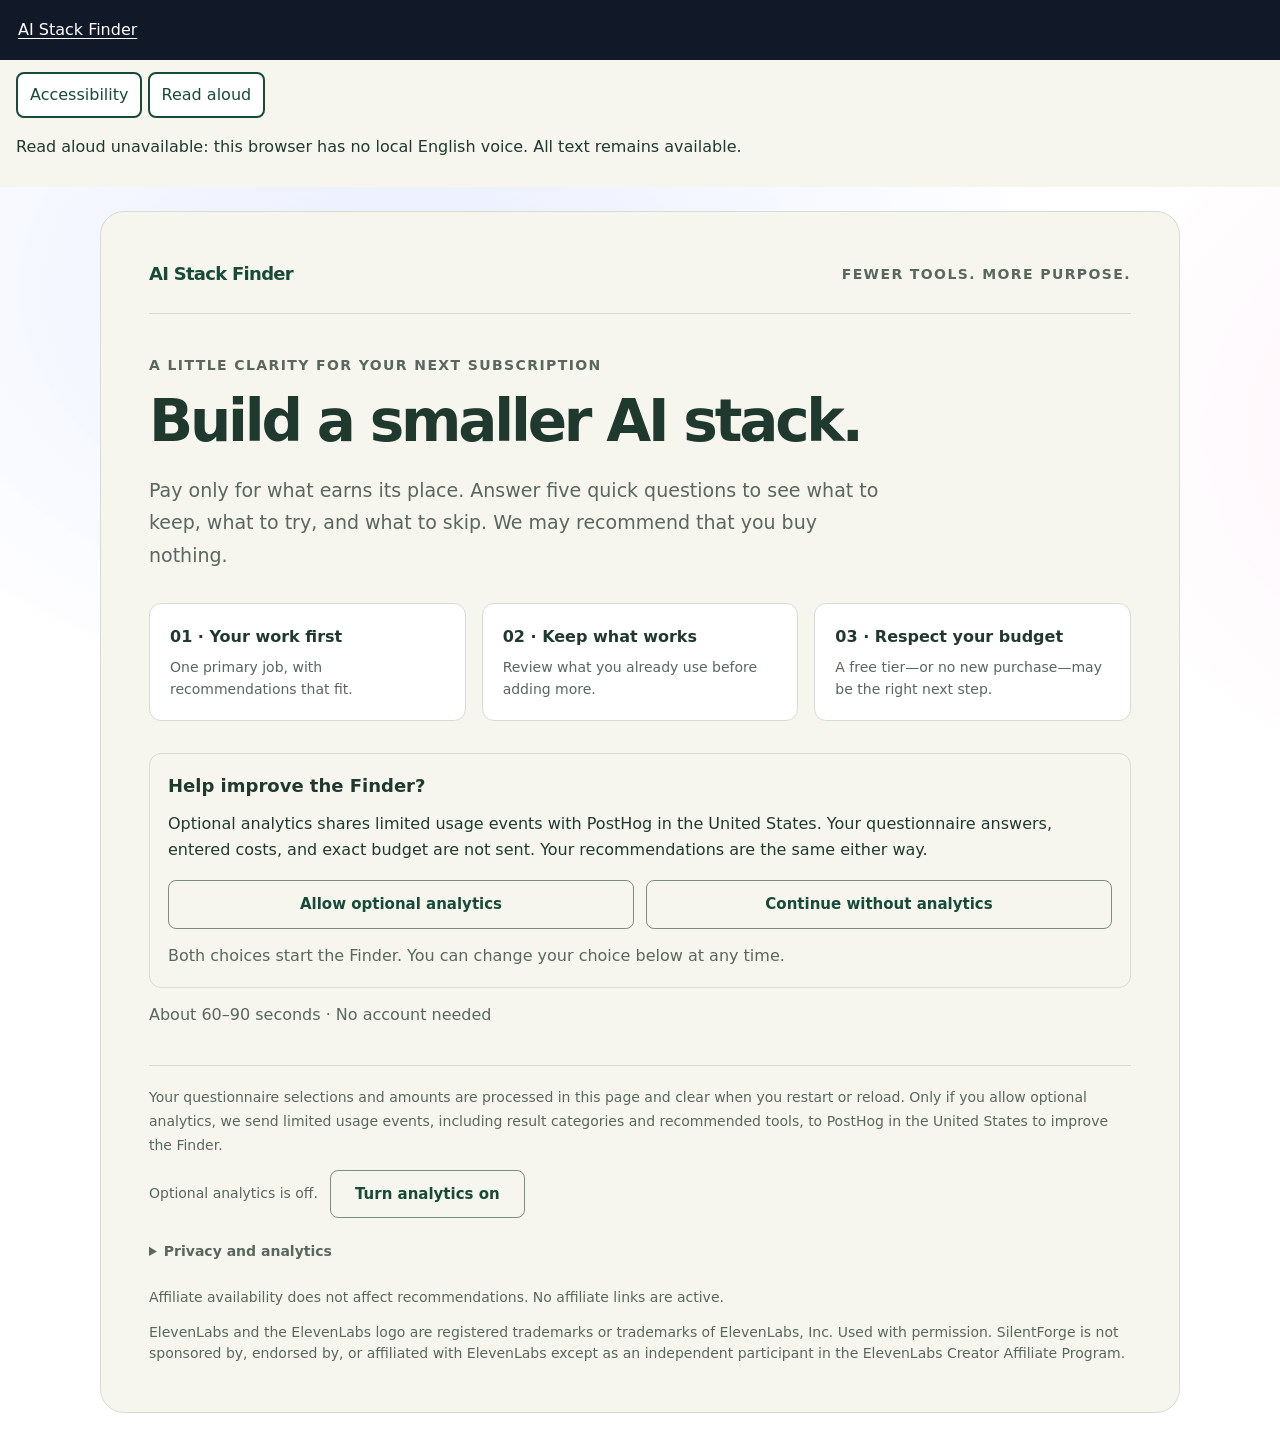
==== commit fac70518: "Preview only: optional local-voice Read aloud with explicit stop and safe fallback" ====
--- a/index.html
+++ b/index.html
@@ -1,558 +1,560 @@
-<!DOCTYPE html>
-<html lang="en">
-  <head>
-    <meta charset="utf-8" />
-    <meta name="referrer" content="no-referrer" />
-    <meta name="viewport" content="width=device-width, initial-scale=1, viewport-fit=cover" />
-    <base href="/" />
-    <title>AI Affiliate</title>
-
-    <link rel="icon" href="data:," />
+<!DOCTYPE html>
+<html lang="en">
+  <head>
+    <meta charset="utf-8" />
+    <meta name="referrer" content="no-referrer" />
+    <meta name="viewport" content="width=device-width, initial-scale=1, viewport-fit=cover" />
+    <base href="/" />
+    <title>AI Affiliate</title>
+
+    <link rel="icon" href="data:," />
     <link rel="stylesheet" href="/stack-finder/styles.css" />
-<link rel="stylesheet" href="/stack-finder/accessibility.css" />
-
-    <style>
-      /* =========================================================
-         RN Web / Expo: layout rules the app expects
-      ========================================================== */
-      html, body {
-        height: 100%;
-        margin: 0;
-      }
-
-      #root {
-        min-height: 100vh;
-        display: flex;
-        flex-direction: column;
-        position: relative;
-        z-index: 1;
-        background: transparent !important;
-      }
-      
-      #root > div { background: transparent !important; }
-      #root [style*="background-color"] { background-color: transparent !important; }
-
-      /* =========================================================
-         REMOVE EXPO HEADER TITLE ("Home")
-         ---------------------------------------------------------
-         Targets only the React Native Web header title inside #root.
-         Safe because:
-         - Scoped to #root (doesn't affect your overlay)
-         - Targets h1 with dir="auto" (RN Web pattern)
-         ========================================================= */
-      #root h1[dir="auto"] {
-        display: none !important;
-      }
-
-      /* =========================================================
-         Animated background layer (safe)
-      ========================================================== */
-      body::before {
-        content: "";
-        position: fixed;
-        inset: 0;
-        z-index: -2;
-        pointer-events: none;
-
-        background:
-          radial-gradient(1200px 800px at 20% 20%, rgba(120,150,255,0.16), transparent 55%),
-          radial-gradient(1000px 700px at 80% 30%, rgba(255,140,200,0.14), transparent 60%),
-          radial-gradient(900px 800px at 30% 80%, rgba(120,255,200,0.12), transparent 65%),
-          linear-gradient(120deg, rgba(255,255,255,0.85), rgba(255,255,255,0.85));
-
-        background-size: 160% 160%;
-        animation: bg-drift 12s ease-in-out infinite;
-        filter: saturate(1.1);
-      }
-
-      @keyframes bg-drift {
-        0%   { background-position: 0% 0%,   100% 0%,  0% 100%, 0% 0%; }
-        50%  { background-position: 60% 40%, 30% 20%, 70% 60%, 0% 0%; }
-        100% { background-position: 0% 0%,   100% 0%,  0% 100%, 0% 0%; }
-      }
-
-      body { overflow-x: hidden; }
-
-      /* =========================================================
-         Spark canvas (visual only, no click blocking)
-      ========================================================== */
-      #spark-canvas {
-        position: fixed;
-        inset: 0;
-        z-index: 5;
-        pointer-events: none;
-        opacity: 0.55;
-      }
-
-      @media (prefers-reduced-motion: reduce) {
-        body::before { animation: none; }
-        #spark-hint, #spark-canvas { display: none; }
-      }
-
-      /* =========================================================
-         HOME WOW PANEL (scoped version of the CSS demo)
-         ---------------------------------------------------------
-         Educational note:
-         - We do NOT style html/body/main like the demo.
-         - Everything is scoped under #home-wow so it cannot break Expo.
-      ========================================================== */
-      #home-wow {
-        /* =========================
-           Design tokens (CSS variables)
-           =========================
-           These are like named settings that your children elements can reuse.
-           Changing these updates everything that references them. */
-        /* Typography */
-        --font: system-ui, -apple-system, Segoe UI, Roboto, Arial, sans-serif;
-        /* Colors
-           oklch() is a modern color space that’s easier to tune (brightness/chroma/hue).
-           Options you can swap in later:
-           - hex: #22c55e
-           - rgb/rgba: rgba(34,197,94,0.9)
-           - hsl: hsl(142 70% 45%) */
-        --really-green: oklch(88.14% 0.203 158.82);
-        --green: oklch(78.59% 0.18 159.1);
-        --gray: oklch(92% 0 0);
-        --speed: 1200ms;           /* ms = milliseconds (1200ms = 1.2 seconds) */
-
-        /* =========================
-           Positioning & stacking
-           =========================
-           position: fixed -> overlay stays in the same spot even when you scroll
-           (attached to the viewport, not the page). */
-        position: fixed;    /* attaches to viewport instead of page flow */
-        left: 50%;          /* px = fixed distance from left edge. Smaller = closer to the edge. Or, % = relative to viewport width */
-        top: 12px;          /* px = fixed distance from top edge. Larger = lower down. */
-        transform: translateX(-50%);    /* centering shift */
-        z-index: 10000; /* ensures overlay appears above Expo content, like z-index decides who sits on top. Larger number = more “on top”. */
-
-        /* =========================
-           Size controls
-           ========================= */
-
-        /* width: clamp(min, preferred, max)
-           - min: smallest it can get (prevents too narrow)
-           - preferred: scales with viewport width (vw = % of viewport width)
-           - max: cap it so it doesn’t become comically wide */
-        width: clamp(260px, 60vw, 360px);
-
-        /* max-width keeps it from overflowing screen edges
-           100vw = viewport width
-           subtracting 24px gives breathing room */
-        max-width: calc(100vw - 24px);   
-
-        /* padding = internal spacing (top/bottom, left/right)
-           Larger padding = taller/wider feel inside */
-        padding: 4px 8px;              /* inner spacing (smaller = shorter panel) */
-
-        /* =========================
-           Look & feel
-           ========================= */
-        border-radius: 18px;                        /* larger = rounder corners */
-        background: rgba(16, 16, 18, 0.55);         /* last value is opacity (0 to 1) */
-        backdrop-filter: blur(12px);                /* glassy blur behind it */
-        box-shadow: 0 20px 60px rgba(0,0,0,0.22);   /* shadow depth */
-
-        color: var(--gray);
-        font-family: var(--font);
-        text-align: left;
-        
-        /* pointer-events controls whether the overlay can be clicked/dragged.
-           auto = clickable (needed for slider)
-           none = clicks pass THROUGH to cards (but slider becomes unusable) */
-        pointer-events: auto; /* Allows slider interaction even with overlay layers */
-
-        /* =========================
-           Layout engine (Flexbox)
-           =========================
-           display:flex -> children arranged in a row by default */
-        display: flex;                   /* creates horizontal layout */
-
-        /* align-items (vertical alignment inside the flex row)
-           center = align all child items nicely vertically */
-        align-items: center;             /* keeps slider from vertically centering too low */
-
-        /* justify-content (horizontal spacing)
-           space-between = left content on left, slider on right */
-        justify-content: space-between;  /* left text + right slider */
-        gap: 10px;                       /* spacing between children (text block and slider block) */
-
-        /* nowrap prevents the slider from dropping under the text */
-        flex-wrap: nowrap;               /* prevents stacking */
-      }
-      
-      #home-wow * { font-family: inherit; }
-
-      /* Reverse tabbing out of the Finder must not hide the focused host control. */
-      #home-wow:focus-within { z-index: 10002; }
-      #home-wow :focus-visible {
-        outline: 3px solid #fff;
-        outline-offset: 4px;
-      }
-      
-      /* Left column: HOME + subtitle */
-      #home-wow article {
-        display: flex;
-        flex-direction: column;  /* stack HOME and subtitle vertically */
-        gap: 2px;
-        flex: 1;                 /* fill remaining horizontal space as width */
-        min-width: 0;            /* allows text column to shrink without breaking layout */
-      }
-
-      /* Title: shrink a bit so the panel height drops */
-      #home-wow h1 {
-        margin: 0;
-        color: var(--green);
-        font-size: clamp(22px, 6vw, 32px); /* scales down on smaller screens */
-        font-weight: 900;
-        letter-spacing: 0.02ch;
-        line-height: 1;                    /* tighter vertical space */
-        overflow: visible;                 /* lets glow/scale render without cutting off */
-        white-space: nowrap;               /* prevents HOME from wrapping */
-      }
-
-      /* Subtitle: keep compact */
-      #home-wow h2 {
-        margin: 0;
-        font-size: 14px;            /* smaller -> more room for product card below */
-        text-transform: uppercase;
-        letter-spacing: 0.12ch;
-        opacity: 0.95;
-        line-height: 1;
-      }
-
-      /* Letter “breath” animation */
-      #home-wow [letter-animation="breath"] > span {
-        display: inline-block;
-        white-space: break-spaces;
-        animation: breath var(--speed) ease calc(var(--index) * 100ms) infinite alternate;
-      }
-
-      /* Also respect preference changes after the title spans have been created. */
-      @media (prefers-reduced-motion: reduce) {
-        #home-wow [letter-animation="breath"] > span { animation: none; }
-      }
-
-      @keyframes breath {
-        from { transform: none; text-shadow: none; }
-        to {
-          transform: scale(1.25) translateY(-5px);
-          text-shadow: 0 0 20px var(--really-green);
-        }
-      }
-
-      /* Right column: slider area (this is what moves it to the RIGHT side) */
-      #home-wow section {
-        width: 130px;    /* slider column width */
-        flex: 0 0 130px; /* don't grow, don't shrink, stay 130px wide  */
-      }
-
-      #home-wow section div {
-        width: 100%;
-      }
-
-      #home-wow input[type="range"] {
-        width: 100%;
-      }
-
-      #home-wow .slider-row {
-        width: 100%;
-        display: grid;
-        gap: 8px;
-      }
-
-      #home-wow .slider-labels {
-        display: flex;
-        justify-content: space-between;
-        font-weight: 700;
-        text-transform: uppercase;
-        letter-spacing: 0.08ch;
-        opacity: 0.9;
-      }
-
-      /* Range input styling */
-      #home-wow input[type="range"] {
-        width: 100%;
-        -webkit-appearance: none;
-        appearance: none;
-        background: transparent;
-        cursor: pointer;
-      }
-
-      #home-wow input[type="range"]::-webkit-slider-runnable-track {
-        background: var(--green);
-        height: 0.35rem;
-        border-radius: 12px;
-      }
-
-      #home-wow input[type="range"]::-webkit-slider-thumb {
-        -webkit-appearance: none;
-        appearance: none;
-        margin-top: -12px;
-        background-color: rgba(16,16,18,0.95);
-        border: 1px solid rgba(255,255,255,0.18);
-        border-radius: 8px;
-        height: 2rem;
-        width: 1.25rem;
-      }
-
-      /* To get the button to be glow */
-      [aria-label="deal-cta"] {
-        border: 1px solid #ff6b3d;
-        box-shadow: 0 0 6px #ff6b3d;
-        transition: box-shadow 0.3s ease;
-        border-radius: 8px;
-      }
-
-      [aria-label="deal-cta"]:hover {
-        box-shadow: 0 0 18px #ff6b3d, 0 0 30px rgba(255,107,61,0.6);
-      }
-
-      /* === Glow effect for the "Get Deal" CTA (React Native Web -> data-testid) === */
-      @keyframes dealGlow {
-        0% { box-shadow: 0 0 6px rgba(255, 80, 80, 0.35), 0 0 0 rgba(255, 80, 80, 0.0); transform: translateY(0); }
-        100% { box-shadow: 0 0 18px rgba(255, 80, 80, 0.75), 0 0 38px rgba(255, 80, 80, 0.35); transform: translateY(-1px); }
-      }
-
-      /* RN Web commonly renders Pressable/Button as a div/span/button.
-         This targets whatever DOM node receives data-testid="deal-cta". */
-      [data-testid="deal-cta"] {
-        border-radius: 10px !important;
-        animation: dealGlow 1.4s ease-in-out infinite alternate !important;
-        transition: transform 120ms ease, filter 120ms ease !important;
-        will-change: transform, box-shadow;
-      }
-
-      /* Nice hover/focus "reward" */
-      [data-testid="deal-cta"]:hover {
-        filter: brightness(1.05);
-      }
-
-      [data-testid="deal-cta"]:active {
-        transform: translateY(0px) scale(0.99);
-      }
-
-      /* Helps some RN Web Text nodes report non-zero layout boxes */
-      [id^="product-title-"],
-      [data-testid^="product-title-"] {
-        display: inline-block;
-      }
-
-      /* On small screens: center it so it doesn’t cover content oddly */
-      @media (max-width: 520px) {
-        #home-wow {
-          /* Mobile goal: make everything visible + stack nicely */
-          width: min(80vw, 300px);           /* vw = "viewport width" units (percent of screen width) */
-          max-width: 88vw;                   /* prevents overshooting */
-
-          /* safe-area-inset-top prevents it from hiding behind the iPhone notch */
-          top: calc(env(safe-area-inset-top) + 40px);
-
-          display: inline-flex;       /* shrink-wrap height more reliably */
-          overflow: hidden;           /* prevents any weird overflow from “counting” visually */
-
-          /* Smaller padding = more room for slider */
-          padding: 8px 10px;      /* Inner spacing (smaller = shorter box) */
-          padding-bottom: 8px;        /* keep it tight */
-          gap: 6px;               /* Space BETWEEN stacked rows (smaller = shorter box) */
-            
-          /* Center horizontally:
-             left:50% puts the LEFT edge at the middle.
-             translateX(-50%) pulls it back by half its own width. */
-          left:50%;                        /* Put the LEFT edge at the middle of the screen */
-          transform: translateX(-50%);     /* Pull it left by half its own width = true centering */
-
-          /* Stack the title area and slider vertically so the slider can’t get squeezed off-screen */
-          flex-direction: column !important;       /* row -> column */
-          align-items: center !important;          /* children expand full width */
-          justify-content: flex-start !important;  /* removes the giant empty middle space */
-          row-gap: 6px !important;
-
-          height: fit-content !important;
-          min-height: 0 !important;
-          
-          text-align: center;
-          border-radius: 16px;         /* slightly tighter corners */
-
-          /* outline: 4px solid red !important; */
-          /* background: rgba(255, 0, 0, 0.25) !important; */
-        }
-
-        #home-wow h1 {
-          /* Allow wrapping if needed on narrow devices */
-          white-space: nowrap;         /* HOME fits fine; keeps height down */
-
-          /* Smaller font for mobile so it doesn't dominate */
-          font-size: 26px;
-          line-height: 1;
-
-          /* If you see clipping, give extra breathing room */
-          margin-top: 2px;
-          margin: 0 !important;
-        }
-
-        #home-wow h2 {
-          font-size: 11px;            /* compact subtitle */
-          letter-spacing: 0.09ch;
-          line-height: 1.05;          /* Smaller line height = less vertical space */
-          margin: 0 !important;
-        }
-
-        #home-wow article {
-          flex: 0 0 auto !important;
-        }
-        
-        /* Let the slider take full width when stacked */
-        #home-wow section {
-          width: 100%;
-          flex: 0 0 auto;    /* allow grow + shrink */
-          margin: 0 !important;
-          padding: 0 !important;
-          align-self: stretch;
-        }
-
-        /* keep labels + slider centered nicely */
-        #home-wow .slider-row {
-          width: min(260px, 100%);  /* prevents it from stretching too wide */
-          margin: 0 auto;           /* centers the slider block inside the panel */
-        }
-
-        #home-wow .slider-labels {
-          font-size: 12px;
-        }
-
-        #home-wow input[type="range"]::-webkit-slider-runnable-track {
-          height: 0.42rem;
-        }
-          
-        /* make the thumb a bit smaller on phones */
-        #home-wow input[type="range"]::-webkit-slider-thumb {
-          height: 1.5rem;
-          width: 1.0rem;
-          margin-top: -10px;
-        }
-
-        #root {
-          padding-top: 160px;
-        }
-      }
-      
-      /* =========================================================
-         Square reveal transition (reveals the NEW page)
-         Works by clipping #root to a tiny square at the click origin,
-         Then expanding the clip-path to full screen.
-         ========================================================= */
-
-      /* "Knobs" you can change later */
-      :root{
-        --reveal-ms: 1000ms;                      /* 380ms = snappier, 650ms to 850ms = cinematic, 2000ms or more = debugging */
-        --reveal-ease: cubic-bezier(.2,.9,.2,1);
-        --reveal-size: 2px;                       /* starting square half-size (2px–12px) */
-      
-        /* These get set by JS (pixels) */
-        --wipe-x: 50vw;
-        --wipe-y: 50vh;
-      }
-      
-      /* Always set transitions on root so it can animate smoothly */
-      #root{
-        will-change: clip-path, transform;
-      }
-      
-      /* Start state: clip #root to a tiny square at (x,y) */
-      html.reveal-start #root{
-        clip-path: polygon(
-          calc(var(--wipe-x) - var(--reveal-size)) calc(var(--wipe-y) - var(--reveal-size)),
-          calc(var(--wipe-x) + var(--reveal-size)) calc(var(--wipe-y) - var(--reveal-size)),
-          calc(var(--wipe-x) + var(--reveal-size)) calc(var(--wipe-y) + var(--reveal-size)),
-          calc(var(--wipe-x) - var(--reveal-size)) calc(var(--wipe-y) + var(--reveal-size))
-        );
-      }
-      
-      /* Animate to full screen: the square expands until it reveals everything */
-      html.reveal-anim #root{
-        transition: clip-path var(--reveal-ms) var(--reveal-ease);
-        clip-path: polygon(
-          -5vw -5vh,
-          105vw -5vh,
-          105vw 105vh,
-          -5vw 105vh
-        );
-      }
-
-      html.reveal-start body::after,
-      html.reveal-anim body::after{
-        content: "";
-        position: fixed;
-        left: var(--wipe-x);
-        top: var(--wipe-y);
-        width: 16px;
-        height: 16px;
-        border: 1px solid red;
-        box-sizing: border-box;
-        pointer-events: none;
-        z-index: 99999;
-
-        /* center the square exactly on the origin point */
-        transform: translate(-50%, -50%) scale(1);
-        transform-origin: center center;
-      }  
-      
-      html.reveal-anim body::after{ 
-        transition: transform var(--reveal-ms) var(--reveal-ease);
-        transform: translate(-50%, -50%) scale(80);
-      } 
-      
-      /* Accessibility */
-      @media (prefers-reduced-motion: reduce){
-        html.reveal-start #root,
-        html.reveal-anim #root{
-          transition: none !important;
-          clip-path: inset(0 0 0 0) !important;
-        }
-      }
-
-      /* Validation has its own presentation; legacy markup/code remains available. */
-      html[data-finder-validation] body { height: auto; min-height: 100vh; display: flow-root; }
-      html[data-finder-validation] #home-wow,
-      html[data-finder-validation] #spark-canvas,
-      html[data-finder-validation] #page-wipe { display: none; }
-      html[data-finder-validation] #stack-finder { margin: 24px auto; scroll-margin-top: 24px; }
+<link rel="stylesheet" href="/stack-finder/accessibility.css" />
+
+    <style>
+      /* =========================================================
+         RN Web / Expo: layout rules the app expects
+      ========================================================== */
+      html, body {
+        height: 100%;
+        margin: 0;
+      }
+
+      #root {
+        min-height: 100vh;
+        display: flex;
+        flex-direction: column;
+        position: relative;
+        z-index: 1;
+        background: transparent !important;
+      }
+      
+      #root > div { background: transparent !important; }
+      #root [style*="background-color"] { background-color: transparent !important; }
+
+      /* =========================================================
+         REMOVE EXPO HEADER TITLE ("Home")
+         ---------------------------------------------------------
+         Targets only the React Native Web header title inside #root.
+         Safe because:
+         - Scoped to #root (doesn't affect your overlay)
+         - Targets h1 with dir="auto" (RN Web pattern)
+         ========================================================= */
+      #root h1[dir="auto"] {
+        display: none !important;
+      }
+
+      /* =========================================================
+         Animated background layer (safe)
+      ========================================================== */
+      body::before {
+        content: "";
+        position: fixed;
+        inset: 0;
+        z-index: -2;
+        pointer-events: none;
+
+        background:
+          radial-gradient(1200px 800px at 20% 20%, rgba(120,150,255,0.16), transparent 55%),
+          radial-gradient(1000px 700px at 80% 30%, rgba(255,140,200,0.14), transparent 60%),
+          radial-gradient(900px 800px at 30% 80%, rgba(120,255,200,0.12), transparent 65%),
+          linear-gradient(120deg, rgba(255,255,255,0.85), rgba(255,255,255,0.85));
+
+        background-size: 160% 160%;
+        animation: bg-drift 12s ease-in-out infinite;
+        filter: saturate(1.1);
+      }
+
+      @keyframes bg-drift {
+        0%   { background-position: 0% 0%,   100% 0%,  0% 100%, 0% 0%; }
+        50%  { background-position: 60% 40%, 30% 20%, 70% 60%, 0% 0%; }
+        100% { background-position: 0% 0%,   100% 0%,  0% 100%, 0% 0%; }
+      }
+
+      body { overflow-x: hidden; }
+
+      /* =========================================================
+         Spark canvas (visual only, no click blocking)
+      ========================================================== */
+      #spark-canvas {
+        position: fixed;
+        inset: 0;
+        z-index: 5;
+        pointer-events: none;
+        opacity: 0.55;
+      }
+
+      @media (prefers-reduced-motion: reduce) {
+        body::before { animation: none; }
+        #spark-hint, #spark-canvas { display: none; }
+      }
+
+      /* =========================================================
+         HOME WOW PANEL (scoped version of the CSS demo)
+         ---------------------------------------------------------
+         Educational note:
+         - We do NOT style html/body/main like the demo.
+         - Everything is scoped under #home-wow so it cannot break Expo.
+      ========================================================== */
+      #home-wow {
+        /* =========================
+           Design tokens (CSS variables)
+           =========================
+           These are like named settings that your children elements can reuse.
+           Changing these updates everything that references them. */
+        /* Typography */
+        --font: system-ui, -apple-system, Segoe UI, Roboto, Arial, sans-serif;
+        /* Colors
+           oklch() is a modern color space that’s easier to tune (brightness/chroma/hue).
+           Options you can swap in later:
+           - hex: #22c55e
+           - rgb/rgba: rgba(34,197,94,0.9)
+           - hsl: hsl(142 70% 45%) */
+        --really-green: oklch(88.14% 0.203 158.82);
+        --green: oklch(78.59% 0.18 159.1);
+        --gray: oklch(92% 0 0);
+        --speed: 1200ms;           /* ms = milliseconds (1200ms = 1.2 seconds) */
+
+        /* =========================
+           Positioning & stacking
+           =========================
+           position: fixed -> overlay stays in the same spot even when you scroll
+           (attached to the viewport, not the page). */
+        position: fixed;    /* attaches to viewport instead of page flow */
+        left: 50%;          /* px = fixed distance from left edge. Smaller = closer to the edge. Or, % = relative to viewport width */
+        top: 12px;          /* px = fixed distance from top edge. Larger = lower down. */
+        transform: translateX(-50%);    /* centering shift */
+        z-index: 10000; /* ensures overlay appears above Expo content, like z-index decides who sits on top. Larger number = more “on top”. */
+
+        /* =========================
+           Size controls
+           ========================= */
+
+        /* width: clamp(min, preferred, max)
+           - min: smallest it can get (prevents too narrow)
+           - preferred: scales with viewport width (vw = % of viewport width)
+           - max: cap it so it doesn’t become comically wide */
+        width: clamp(260px, 60vw, 360px);
+
+        /* max-width keeps it from overflowing screen edges
+           100vw = viewport width
+           subtracting 24px gives breathing room */
+        max-width: calc(100vw - 24px);   
+
+        /* padding = internal spacing (top/bottom, left/right)
+           Larger padding = taller/wider feel inside */
+        padding: 4px 8px;              /* inner spacing (smaller = shorter panel) */
+
+        /* =========================
+           Look & feel
+           ========================= */
+        border-radius: 18px;                        /* larger = rounder corners */
+        background: rgba(16, 16, 18, 0.55);         /* last value is opacity (0 to 1) */
+        backdrop-filter: blur(12px);                /* glassy blur behind it */
+        box-shadow: 0 20px 60px rgba(0,0,0,0.22);   /* shadow depth */
+
+        color: var(--gray);
+        font-family: var(--font);
+        text-align: left;
+        
+        /* pointer-events controls whether the overlay can be clicked/dragged.
+           auto = clickable (needed for slider)
+           none = clicks pass THROUGH to cards (but slider becomes unusable) */
+        pointer-events: auto; /* Allows slider interaction even with overlay layers */
+
+        /* =========================
+           Layout engine (Flexbox)
+           =========================
+           display:flex -> children arranged in a row by default */
+        display: flex;                   /* creates horizontal layout */
+
+        /* align-items (vertical alignment inside the flex row)
+           center = align all child items nicely vertically */
+        align-items: center;             /* keeps slider from vertically centering too low */
+
+        /* justify-content (horizontal spacing)
+           space-between = left content on left, slider on right */
+        justify-content: space-between;  /* left text + right slider */
+        gap: 10px;                       /* spacing between children (text block and slider block) */
+
+        /* nowrap prevents the slider from dropping under the text */
+        flex-wrap: nowrap;               /* prevents stacking */
+      }
+      
+      #home-wow * { font-family: inherit; }
+
+      /* Reverse tabbing out of the Finder must not hide the focused host control. */
+      #home-wow:focus-within { z-index: 10002; }
+      #home-wow :focus-visible {
+        outline: 3px solid #fff;
+        outline-offset: 4px;
+      }
+      
+      /* Left column: HOME + subtitle */
+      #home-wow article {
+        display: flex;
+        flex-direction: column;  /* stack HOME and subtitle vertically */
+        gap: 2px;
+        flex: 1;                 /* fill remaining horizontal space as width */
+        min-width: 0;            /* allows text column to shrink without breaking layout */
+      }
+
+      /* Title: shrink a bit so the panel height drops */
+      #home-wow h1 {
+        margin: 0;
+        color: var(--green);
+        font-size: clamp(22px, 6vw, 32px); /* scales down on smaller screens */
+        font-weight: 900;
+        letter-spacing: 0.02ch;
+        line-height: 1;                    /* tighter vertical space */
+        overflow: visible;                 /* lets glow/scale render without cutting off */
+        white-space: nowrap;               /* prevents HOME from wrapping */
+      }
+
+      /* Subtitle: keep compact */
+      #home-wow h2 {
+        margin: 0;
+        font-size: 14px;            /* smaller -> more room for product card below */
+        text-transform: uppercase;
+        letter-spacing: 0.12ch;
+        opacity: 0.95;
+        line-height: 1;
+      }
+
+      /* Letter “breath” animation */
+      #home-wow [letter-animation="breath"] > span {
+        display: inline-block;
+        white-space: break-spaces;
+        animation: breath var(--speed) ease calc(var(--index) * 100ms) infinite alternate;
+      }
+
+      /* Also respect preference changes after the title spans have been created. */
+      @media (prefers-reduced-motion: reduce) {
+        #home-wow [letter-animation="breath"] > span { animation: none; }
+      }
+
+      @keyframes breath {
+        from { transform: none; text-shadow: none; }
+        to {
+          transform: scale(1.25) translateY(-5px);
+          text-shadow: 0 0 20px var(--really-green);
+        }
+      }
+
+      /* Right column: slider area (this is what moves it to the RIGHT side) */
+      #home-wow section {
+        width: 130px;    /* slider column width */
+        flex: 0 0 130px; /* don't grow, don't shrink, stay 130px wide  */
+      }
+
+      #home-wow section div {
+        width: 100%;
+      }
+
+      #home-wow input[type="range"] {
+        width: 100%;
+      }
+
+      #home-wow .slider-row {
+        width: 100%;
+        display: grid;
+        gap: 8px;
+      }
+
+      #home-wow .slider-labels {
+        display: flex;
+        justify-content: space-between;
+        font-weight: 700;
+        text-transform: uppercase;
+        letter-spacing: 0.08ch;
+        opacity: 0.9;
+      }
+
+      /* Range input styling */
+      #home-wow input[type="range"] {
+        width: 100%;
+        -webkit-appearance: none;
+        appearance: none;
+        background: transparent;
+        cursor: pointer;
+      }
+
+      #home-wow input[type="range"]::-webkit-slider-runnable-track {
+        background: var(--green);
+        height: 0.35rem;
+        border-radius: 12px;
+      }
+
+      #home-wow input[type="range"]::-webkit-slider-thumb {
+        -webkit-appearance: none;
+        appearance: none;
+        margin-top: -12px;
+        background-color: rgba(16,16,18,0.95);
+        border: 1px solid rgba(255,255,255,0.18);
+        border-radius: 8px;
+        height: 2rem;
+        width: 1.25rem;
+      }
+
+      /* To get the button to be glow */
+      [aria-label="deal-cta"] {
+        border: 1px solid #ff6b3d;
+        box-shadow: 0 0 6px #ff6b3d;
+        transition: box-shadow 0.3s ease;
+        border-radius: 8px;
+      }
+
+      [aria-label="deal-cta"]:hover {
+        box-shadow: 0 0 18px #ff6b3d, 0 0 30px rgba(255,107,61,0.6);
+      }
+
+      /* === Glow effect for the "Get Deal" CTA (React Native Web -> data-testid) === */
+      @keyframes dealGlow {
+        0% { box-shadow: 0 0 6px rgba(255, 80, 80, 0.35), 0 0 0 rgba(255, 80, 80, 0.0); transform: translateY(0); }
+        100% { box-shadow: 0 0 18px rgba(255, 80, 80, 0.75), 0 0 38px rgba(255, 80, 80, 0.35); transform: translateY(-1px); }
+      }
+
+      /* RN Web commonly renders Pressable/Button as a div/span/button.
+         This targets whatever DOM node receives data-testid="deal-cta". */
+      [data-testid="deal-cta"] {
+        border-radius: 10px !important;
+        animation: dealGlow 1.4s ease-in-out infinite alternate !important;
+        transition: transform 120ms ease, filter 120ms ease !important;
+        will-change: transform, box-shadow;
+      }
+
+      /* Nice hover/focus "reward" */
+      [data-testid="deal-cta"]:hover {
+        filter: brightness(1.05);
+      }
+
+      [data-testid="deal-cta"]:active {
+        transform: translateY(0px) scale(0.99);
+      }
+
+      /* Helps some RN Web Text nodes report non-zero layout boxes */
+      [id^="product-title-"],
+      [data-testid^="product-title-"] {
+        display: inline-block;
+      }
+
+      /* On small screens: center it so it doesn’t cover content oddly */
+      @media (max-width: 520px) {
+        #home-wow {
+          /* Mobile goal: make everything visible + stack nicely */
+          width: min(80vw, 300px);           /* vw = "viewport width" units (percent of screen width) */
+          max-width: 88vw;                   /* prevents overshooting */
+
+          /* safe-area-inset-top prevents it from hiding behind the iPhone notch */
+          top: calc(env(safe-area-inset-top) + 40px);
+
+          display: inline-flex;       /* shrink-wrap height more reliably */
+          overflow: hidden;           /* prevents any weird overflow from “counting” visually */
+
+          /* Smaller padding = more room for slider */
+          padding: 8px 10px;      /* Inner spacing (smaller = shorter box) */
+          padding-bottom: 8px;        /* keep it tight */
+          gap: 6px;               /* Space BETWEEN stacked rows (smaller = shorter box) */
+            
+          /* Center horizontally:
+             left:50% puts the LEFT edge at the middle.
+             translateX(-50%) pulls it back by half its own width. */
+          left:50%;                        /* Put the LEFT edge at the middle of the screen */
+          transform: translateX(-50%);     /* Pull it left by half its own width = true centering */
+
+          /* Stack the title area and slider vertically so the slider can’t get squeezed off-screen */
+          flex-direction: column !important;       /* row -> column */
+          align-items: center !important;          /* children expand full width */
+          justify-content: flex-start !important;  /* removes the giant empty middle space */
+          row-gap: 6px !important;
+
+          height: fit-content !important;
+          min-height: 0 !important;
+          
+          text-align: center;
+          border-radius: 16px;         /* slightly tighter corners */
+
+          /* outline: 4px solid red !important; */
+          /* background: rgba(255, 0, 0, 0.25) !important; */
+        }
+
+        #home-wow h1 {
+          /* Allow wrapping if needed on narrow devices */
+          white-space: nowrap;         /* HOME fits fine; keeps height down */
+
+          /* Smaller font for mobile so it doesn't dominate */
+          font-size: 26px;
+          line-height: 1;
+
+          /* If you see clipping, give extra breathing room */
+          margin-top: 2px;
+          margin: 0 !important;
+        }
+
+        #home-wow h2 {
+          font-size: 11px;            /* compact subtitle */
+          letter-spacing: 0.09ch;
+          line-height: 1.05;          /* Smaller line height = less vertical space */
+          margin: 0 !important;
+        }
+
+        #home-wow article {
+          flex: 0 0 auto !important;
+        }
+        
+        /* Let the slider take full width when stacked */
+        #home-wow section {
+          width: 100%;
+          flex: 0 0 auto;    /* allow grow + shrink */
+          margin: 0 !important;
+          padding: 0 !important;
+          align-self: stretch;
+        }
+
+        /* keep labels + slider centered nicely */
+        #home-wow .slider-row {
+          width: min(260px, 100%);  /* prevents it from stretching too wide */
+          margin: 0 auto;           /* centers the slider block inside the panel */
+        }
+
+        #home-wow .slider-labels {
+          font-size: 12px;
+        }
+
+        #home-wow input[type="range"]::-webkit-slider-runnable-track {
+          height: 0.42rem;
+        }
+          
+        /* make the thumb a bit smaller on phones */
+        #home-wow input[type="range"]::-webkit-slider-thumb {
+          height: 1.5rem;
+          width: 1.0rem;
+          margin-top: -10px;
+        }
+
+        #root {
+          padding-top: 160px;
+        }
+      }
+      
+      /* =========================================================
+         Square reveal transition (reveals the NEW page)
+         Works by clipping #root to a tiny square at the click origin,
+         Then expanding the clip-path to full screen.
+         ========================================================= */
+
+      /* "Knobs" you can change later */
+      :root{
+        --reveal-ms: 1000ms;                      /* 380ms = snappier, 650ms to 850ms = cinematic, 2000ms or more = debugging */
+        --reveal-ease: cubic-bezier(.2,.9,.2,1);
+        --reveal-size: 2px;                       /* starting square half-size (2px–12px) */
+      
+        /* These get set by JS (pixels) */
+        --wipe-x: 50vw;
+        --wipe-y: 50vh;
+      }
+      
+      /* Always set transitions on root so it can animate smoothly */
+      #root{
+        will-change: clip-path, transform;
+      }
+      
+      /* Start state: clip #root to a tiny square at (x,y) */
+      html.reveal-start #root{
+        clip-path: polygon(
+          calc(var(--wipe-x) - var(--reveal-size)) calc(var(--wipe-y) - var(--reveal-size)),
+          calc(var(--wipe-x) + var(--reveal-size)) calc(var(--wipe-y) - var(--reveal-size)),
+          calc(var(--wipe-x) + var(--reveal-size)) calc(var(--wipe-y) + var(--reveal-size)),
+          calc(var(--wipe-x) - var(--reveal-size)) calc(var(--wipe-y) + var(--reveal-size))
+        );
+      }
+      
+      /* Animate to full screen: the square expands until it reveals everything */
+      html.reveal-anim #root{
+        transition: clip-path var(--reveal-ms) var(--reveal-ease);
+        clip-path: polygon(
+          -5vw -5vh,
+          105vw -5vh,
+          105vw 105vh,
+          -5vw 105vh
+        );
+      }
+
+      html.reveal-start body::after,
+      html.reveal-anim body::after{
+        content: "";
+        position: fixed;
+        left: var(--wipe-x);
+        top: var(--wipe-y);
+        width: 16px;
+        height: 16px;
+        border: 1px solid red;
+        box-sizing: border-box;
+        pointer-events: none;
+        z-index: 99999;
+
+        /* center the square exactly on the origin point */
+        transform: translate(-50%, -50%) scale(1);
+        transform-origin: center center;
+      }  
+      
+      html.reveal-anim body::after{ 
+        transition: transform var(--reveal-ms) var(--reveal-ease);
+        transform: translate(-50%, -50%) scale(80);
+      } 
+      
+      /* Accessibility */
+      @media (prefers-reduced-motion: reduce){
+        html.reveal-start #root,
+        html.reveal-anim #root{
+          transition: none !important;
+          clip-path: inset(0 0 0 0) !important;
+        }
+      }
+
+      /* Validation has its own presentation; legacy markup/code remains available. */
+      html[data-finder-validation] body { height: auto; min-height: 100vh; display: flow-root; }
+      html[data-finder-validation] #home-wow,
+      html[data-finder-validation] #spark-canvas,
+      html[data-finder-validation] #page-wipe { display: none; }
+      html[data-finder-validation] #stack-finder { margin: 24px auto; scroll-margin-top: 24px; }
       /* Keep both experiences reachable above the preserved legacy overlays. */
       #experience-nav { position: relative; z-index: 100003; display: flex; flex-wrap: wrap; gap: 8px 20px; padding: 12px 16px; background: #111827; color: #fff; font: 1rem/1.5 system-ui, sans-serif; }
       #experience-nav a { color: #fff; text-decoration: underline; text-underline-offset: 3px; padding: 6px 2px; }
-      #experience-nav a:focus-visible { outline: 3px solid #facc15; outline-offset: 3px; }
-      /* Compact phone header in Finder mode; legacy and desktop remain unchanged. */
-      @media (max-width: 640px) {
-        html[data-finder-validation] #experience-nav {
-          align-items: center; justify-content: space-between; gap: 4px 16px;
-          padding: 8px 16px; background: #f6f6ef; color: #20392e;
-          border-bottom: 1px solid #d4ddd2; font-size: 0.875rem;
-        }
-        html[data-finder-validation] #experience-nav a {
-          min-height: 44px; display: inline-flex; align-items: center;
-          color: #174b38; padding: 4px 0;
-        }
-        html[data-finder-validation] #experience-nav a:first-child {
-          font-weight: 750; text-decoration: none;
-        }
-        html[data-finder-validation] #experience-nav a:focus-visible {
-          outline-color: #17684a;
-        }
-        html[data-finder-validation] #stack-finder { margin-top: 12px; }
-      }
-    </style>
-  </head>
-
-  <body>
-    <noscript>You need to enable JavaScript to run this app.</noscript>
-
+      #experience-nav a:focus-visible { outline: 3px solid #facc15; outline-offset: 3px; }
+      /* Compact phone header in Finder mode; legacy and desktop remain unchanged. */
+      @media (max-width: 640px) {
+        html[data-finder-validation] #experience-nav {
+          align-items: center; justify-content: space-between; gap: 4px 16px;
+          padding: 8px 16px; background: #f6f6ef; color: #20392e;
+          border-bottom: 1px solid #d4ddd2; font-size: 0.875rem;
+        }
+        html[data-finder-validation] #experience-nav a {
+          min-height: 44px; display: inline-flex; align-items: center;
+          color: #174b38; padding: 4px 0;
+        }
+        html[data-finder-validation] #experience-nav a:first-child {
+          font-weight: 750; text-decoration: none;
+        }
+        html[data-finder-validation] #experience-nav a:focus-visible {
+          outline-color: #17684a;
+        }
+        html[data-finder-validation] #stack-finder { margin-top: 12px; }
+      }
+    </style>
+  </head>
+
+  <body>
+    <noscript>You need to enable JavaScript to run this app.</noscript>
+
     <nav id="experience-nav" aria-label="Site navigation">
       <a href="#stack-finder">AI Stack Finder</a>
     </nav>
 
     <section id="accessibility-tools" aria-label="Display preferences" hidden>
       <button id="accessibility-toggle" type="button" aria-expanded="false" aria-controls="accessibility-panel">Accessibility</button>
+      <button id="read-aloud" type="button" aria-describedby="read-aloud-status" disabled>Read aloud</button>
+      <p id="read-aloud-status">Read aloud unavailable until this page finishes loading.</p>
       <div id="accessibility-panel" hidden>
         <h2>Display preferences</h2>
         <p>Adjust this page without changing your browser or device settings. Preferences last until you reload. Browser zoom and device accessibility settings still work.</p>
@@ -562,101 +564,109 @@
           <option value="125">Larger (125%)</option>
           <option value="150">Largest (150%)</option>
         </select>
-        <label for="accessibility-contrast"><input id="accessibility-contrast" type="checkbox"> Higher contrast</label>
+        <label for="accessibility-theme">Color theme</label>
+        <select id="accessibility-theme" aria-describedby="accessibility-theme-help">
+          <option value="default">Default (warm)</option>
+          <option value="contrast">High contrast</option>
+          <option value="dark">Dark</option>
+        </select>
+        <p id="accessibility-theme-help">Device forced-colors settings take priority over these themes.</p>
         <button id="accessibility-reset" type="button">Reset display preferences</button>
         <p id="accessibility-status" role="status" aria-live="polite"></p>
       </div>
     </section>
-    <!-- Spark canvas + hint -->
-    <canvas id="spark-canvas" aria-hidden="true"></canvas>
-
-    <!-- HOME WOW PANEL (safe overlay) -->
-    <main id="home-wow" aria-label="Home wow panel">
-      <article>
-        <h1 split-by="letter" letter-animation="breath">HOME</h1>
-        <h2>Make the clicks feel alive</h2>
-      </article>
-
-      <section>
-        <div class="slider-row">
-          <div class="slider-labels">
-            <span>Party</span>
-            <span>Chill</span>
-          </div>
-          <input id="breathSpeed" aria-label="Home animation duration (milliseconds)" min="100" max="2400" type="range" value="1200" />
-        </div>
-      </section>
-    </main>
-
-    <!-- Finder mounts independently in both page modes. -->
-    <section id="stack-finder" aria-label="AI Stack Finder">
-      <p>Loading the AI Stack Finder…</p>
-    </section>
-
-    <!-- Inert until page-mode.mjs explicitly selects the legacy experience. -->
-    <template id="legacy-app-root"><div id="root"></div></template>
-    
-    <div id="page-wipe" aria-hidden="true"></div>  
-
-    <!-- Select page composition before the independent Finder modules. -->
-    <script type="module" src="/stack-finder/page-mode.mjs"></script>
-    <script type="module" src="/stack-finder/posthog.mjs"></script>
+    <!-- Spark canvas + hint -->
+    <canvas id="spark-canvas" aria-hidden="true"></canvas>
+
+    <!-- HOME WOW PANEL (safe overlay) -->
+    <main id="home-wow" aria-label="Home wow panel">
+      <article>
+        <h1 split-by="letter" letter-animation="breath">HOME</h1>
+        <h2>Make the clicks feel alive</h2>
+      </article>
+
+      <section>
+        <div class="slider-row">
+          <div class="slider-labels">
+            <span>Party</span>
+            <span>Chill</span>
+          </div>
+          <input id="breathSpeed" aria-label="Home animation duration (milliseconds)" min="100" max="2400" type="range" value="1200" />
+        </div>
+      </section>
+    </main>
+
+    <!-- Finder mounts independently in both page modes. -->
+    <section id="stack-finder" aria-label="AI Stack Finder">
+      <p>Loading the AI Stack Finder…</p>
+    </section>
+
+    <!-- Inert until page-mode.mjs explicitly selects the legacy experience. -->
+    <template id="legacy-app-root"><div id="root"></div></template>
+    
+    <div id="page-wipe" aria-hidden="true"></div>  
+
+    <!-- Select page composition before the independent Finder modules. -->
+    <script type="module" src="/stack-finder/page-mode.mjs"></script>
+    <script type="module" src="/stack-finder/posthog.mjs"></script>
     <script type="module" src="/stack-finder/ui.js"></script>
-<script type="module" src="/stack-finder/accessibility.mjs"></script>
-
-    <script>
-      /**
-       * HOME WOW JS (adapted from your demo)
-       * ------------------------------------------------------------
-       * Educational notes:
-       * - Removed `export` keywords (those only work in modules/bundlers).
-       * - Scoped queries under #home-wow so we don't touch the Expo app.
-       * - Uses prefers-reduced-motion guard.
-       */
-      (function () {
-        const panel = document.getElementById("home-wow");
-        if (!panel) return;
-
-        const slider = panel.querySelector('#breathSpeed');
-        const title = panel.querySelector('[split-by="letter"]');
-        if (!slider || !title) return;
-
-        const span = (text, index) => {
-          const node = document.createElement("span");
-          node.textContent = text;
-          node.style.setProperty("--index", index);
-          return node;
-        };
-
-        const byLetter = (text) => [...text].map(span);
-
-        const motionOK = window.matchMedia("(prefers-reduced-motion: no-preference)").matches;
-
-        if (motionOK) {
-          // Split title text into spans once
-          const letters = byLetter(title.innerText);
-          title.textContent = ""; // clear
-          letters.forEach((n) => title.appendChild(n));
-        }
-
-        function onInput() {
-          panel.style.setProperty("--speed", `${slider.value}ms`);
-        }
-
-        slider.addEventListener("input", debounce(onInput, 10));
-        onInput();
-
-        function debounce(func, wait) {
-          let timeoutId;
-          return function () {
-            const context = this;
-            const args = arguments;
-            clearTimeout(timeoutId);
-            timeoutId = setTimeout(() => func.apply(context, args), wait);
-          };
-        }
-      })();
-    </script>
-  </body>
-</html>
-
+<script type="module" src="/stack-finder/accessibility.mjs"></script>
+<script type="module" src="/stack-finder/read-aloud.mjs"></script>
+
+    <script>
+      /**
+       * HOME WOW JS (adapted from your demo)
+       * ------------------------------------------------------------
+       * Educational notes:
+       * - Removed `export` keywords (those only work in modules/bundlers).
+       * - Scoped queries under #home-wow so we don't touch the Expo app.
+       * - Uses prefers-reduced-motion guard.
+       */
+      (function () {
+        const panel = document.getElementById("home-wow");
+        if (!panel) return;
+
+        const slider = panel.querySelector('#breathSpeed');
+        const title = panel.querySelector('[split-by="letter"]');
+        if (!slider || !title) return;
+
+        const span = (text, index) => {
+          const node = document.createElement("span");
+          node.textContent = text;
+          node.style.setProperty("--index", index);
+          return node;
+        };
+
+        const byLetter = (text) => [...text].map(span);
+
+        const motionOK = window.matchMedia("(prefers-reduced-motion: no-preference)").matches;
+
+        if (motionOK) {
+          // Split title text into spans once
+          const letters = byLetter(title.innerText);
+          title.textContent = ""; // clear
+          letters.forEach((n) => title.appendChild(n));
+        }
+
+        function onInput() {
+          panel.style.setProperty("--speed", `${slider.value}ms`);
+        }
+
+        slider.addEventListener("input", debounce(onInput, 10));
+        onInput();
+
+        function debounce(func, wait) {
+          let timeoutId;
+          return function () {
+            const context = this;
+            const args = arguments;
+            clearTimeout(timeoutId);
+            timeoutId = setTimeout(() => func.apply(context, args), wait);
+          };
+        }
+      })();
+    </script>
+  </body>
+</html>
+
+
--- a/stack-finder/accessibility.css
+++ b/stack-finder/accessibility.css
@@ -32,3 +32,31 @@
   html[data-higher-contrast] body #experience-nav a { color:#000; }
   html[data-higher-contrast] body #experience-nav a:focus-visible { outline-color:#000; }
 }
+/* Dark theme remains subordinate to OS forced colors. */
+@media (forced-colors:none) {
+ html[data-display-theme="dark"] body { background:#101916; }
+ html[data-display-theme="dark"] body::before { background:#101916; animation:none; }
+ html[data-display-theme="dark"] #spark-canvas, html[data-display-theme="dark"] #spark-hint { display:none; }
+ html[data-display-theme="dark"] #stack-finder { --sf-paper:#16221d; --sf-white:#1c2c24; --sf-ink:#edf5ef; --sf-muted:#b9cbbf; --sf-green:#9ae6b4; --sf-green-soft:#294335; --sf-line:#809b89; color-scheme:dark; }
+ html[data-display-theme="dark"] #accessibility-tools { background:#16221d; color:#edf5ef; color-scheme:dark; }
+ html[data-display-theme="dark"] #accessibility-tools :is(button,select) { background:#1c2c24; color:#edf5ef; border-color:#809b89; }
+ html[data-display-theme="dark"] body #experience-nav { background:#16221d; color:#edf5ef; border-color:#809b89; }
+ html[data-display-theme="dark"] body #experience-nav a { color:#9ae6b4; }
+ html[data-display-theme="dark"] #stack-finder :is(.sf-cost-input,.sf-button--secondary) { border-color:#809b89; }
+ html[data-display-theme="dark"] #stack-finder .sf-cost-input::placeholder { color:#b9cbbf; }
+ html[data-display-theme="dark"] #stack-finder .sf-error { color:#ffb4ab; }
+ html[data-display-theme="dark"] #stack-finder .sf-button { color:#101916; }
+ html[data-display-theme="dark"] #stack-finder .sf-button:hover:not(:disabled) { background:#c2f5d3; }
+ html[data-display-theme="dark"] #stack-finder .sf-button--secondary { color:#9ae6b4; background:transparent; }
+ html[data-display-theme="dark"] #stack-finder .sf-button--secondary:hover:not(:disabled) { background:#294335; }
+ html[data-display-theme="dark"] #stack-finder .sf-button:disabled { background:#294335; color:#b9cbbf; border-color:#809b89; }
+ html[data-display-theme="dark"] #stack-finder .sf-tool-card:has([data-status="SKIP"]) { background:#1c2c24; }
+ html[data-display-theme="dark"] #stack-finder .sf-status { border-color:#809b89; }
+ html[data-display-theme="dark"] #stack-finder .sf-status:is([data-status="REVIEW_OVERLAP"],[data-status="REVIEW"],[data-status="OPTIONAL"]) { background:#42361f; color:#ffe2a8; border-color:#c5aa77; }
+ html[data-display-theme="dark"] #stack-finder .sf-status[data-status="SKIP"] { background:#294335; color:#b9cbbf; border-color:#809b89; }
+ html[data-display-theme="dark"] #stack-finder :focus-visible,
+ html[data-display-theme="dark"] #stack-finder .sf-title:focus,
+ html[data-display-theme="dark"] #stack-finder .sf-privacy summary:focus-visible,
+ html[data-display-theme="dark"] #accessibility-tools :focus-visible,
+ html[data-display-theme="dark"] body #experience-nav a:focus-visible { outline-color:#9ae6b4; }
+}
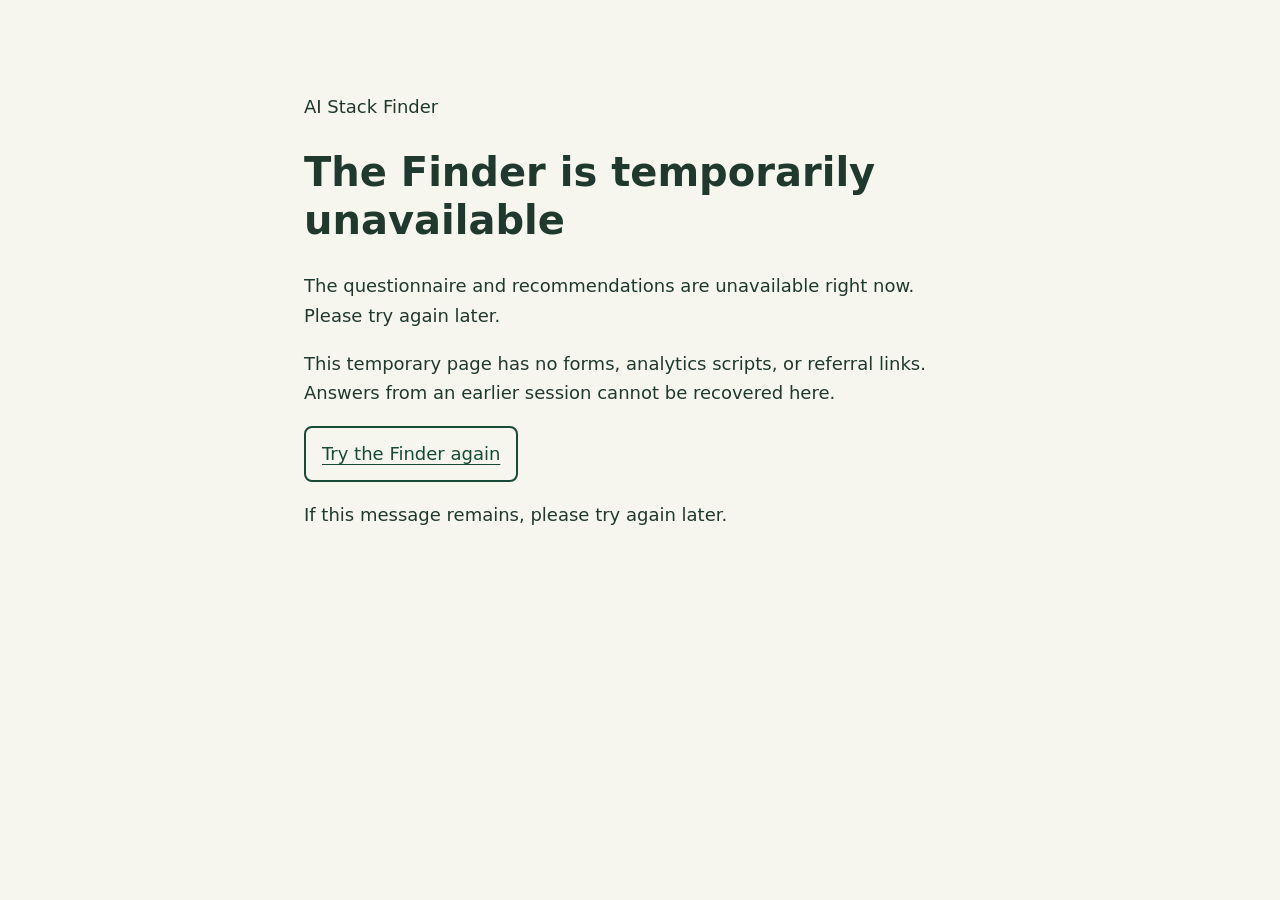
==== commit 4916b567: "Separate preview only: minimal static unavailable fallback" ====
--- a/index.html
+++ b/index.html
@@ -1,672 +1,31 @@
-<!DOCTYPE html>
+<!doctype html>
 <html lang="en">
-  <head>
-    <meta charset="utf-8" />
-    <meta name="referrer" content="no-referrer" />
-    <meta name="viewport" content="width=device-width, initial-scale=1, viewport-fit=cover" />
-    <base href="/" />
-    <title>AI Affiliate</title>
-
-    <link rel="icon" href="data:," />
-    <link rel="stylesheet" href="/stack-finder/styles.css" />
-<link rel="stylesheet" href="/stack-finder/accessibility.css" />
-
-    <style>
-      /* =========================================================
-         RN Web / Expo: layout rules the app expects
-      ========================================================== */
-      html, body {
-        height: 100%;
-        margin: 0;
-      }
-
-      #root {
-        min-height: 100vh;
-        display: flex;
-        flex-direction: column;
-        position: relative;
-        z-index: 1;
-        background: transparent !important;
-      }
-      
-      #root > div { background: transparent !important; }
-      #root [style*="background-color"] { background-color: transparent !important; }
-
-      /* =========================================================
-         REMOVE EXPO HEADER TITLE ("Home")
-         ---------------------------------------------------------
-         Targets only the React Native Web header title inside #root.
-         Safe because:
-         - Scoped to #root (doesn't affect your overlay)
-         - Targets h1 with dir="auto" (RN Web pattern)
-         ========================================================= */
-      #root h1[dir="auto"] {
-        display: none !important;
-      }
-
-      /* =========================================================
-         Animated background layer (safe)
-      ========================================================== */
-      body::before {
-        content: "";
-        position: fixed;
-        inset: 0;
-        z-index: -2;
-        pointer-events: none;
-
-        background:
-          radial-gradient(1200px 800px at 20% 20%, rgba(120,150,255,0.16), transparent 55%),
-          radial-gradient(1000px 700px at 80% 30%, rgba(255,140,200,0.14), transparent 60%),
-          radial-gradient(900px 800px at 30% 80%, rgba(120,255,200,0.12), transparent 65%),
-          linear-gradient(120deg, rgba(255,255,255,0.85), rgba(255,255,255,0.85));
-
-        background-size: 160% 160%;
-        animation: bg-drift 12s ease-in-out infinite;
-        filter: saturate(1.1);
-      }
-
-      @keyframes bg-drift {
-        0%   { background-position: 0% 0%,   100% 0%,  0% 100%, 0% 0%; }
-        50%  { background-position: 60% 40%, 30% 20%, 70% 60%, 0% 0%; }
-        100% { background-position: 0% 0%,   100% 0%,  0% 100%, 0% 0%; }
-      }
-
-      body { overflow-x: hidden; }
-
-      /* =========================================================
-         Spark canvas (visual only, no click blocking)
-      ========================================================== */
-      #spark-canvas {
-        position: fixed;
-        inset: 0;
-        z-index: 5;
-        pointer-events: none;
-        opacity: 0.55;
-      }
-
-      @media (prefers-reduced-motion: reduce) {
-        body::before { animation: none; }
-        #spark-hint, #spark-canvas { display: none; }
-      }
-
-      /* =========================================================
-         HOME WOW PANEL (scoped version of the CSS demo)
-         ---------------------------------------------------------
-         Educational note:
-         - We do NOT style html/body/main like the demo.
-         - Everything is scoped under #home-wow so it cannot break Expo.
-      ========================================================== */
-      #home-wow {
-        /* =========================
-           Design tokens (CSS variables)
-           =========================
-           These are like named settings that your children elements can reuse.
-           Changing these updates everything that references them. */
-        /* Typography */
-        --font: system-ui, -apple-system, Segoe UI, Roboto, Arial, sans-serif;
-        /* Colors
-           oklch() is a modern color space that’s easier to tune (brightness/chroma/hue).
-           Options you can swap in later:
-           - hex: #22c55e
-           - rgb/rgba: rgba(34,197,94,0.9)
-           - hsl: hsl(142 70% 45%) */
-        --really-green: oklch(88.14% 0.203 158.82);
-        --green: oklch(78.59% 0.18 159.1);
-        --gray: oklch(92% 0 0);
-        --speed: 1200ms;           /* ms = milliseconds (1200ms = 1.2 seconds) */
-
-        /* =========================
-           Positioning & stacking
-           =========================
-           position: fixed -> overlay stays in the same spot even when you scroll
-           (attached to the viewport, not the page). */
-        position: fixed;    /* attaches to viewport instead of page flow */
-        left: 50%;          /* px = fixed distance from left edge. Smaller = closer to the edge. Or, % = relative to viewport width */
-        top: 12px;          /* px = fixed distance from top edge. Larger = lower down. */
-        transform: translateX(-50%);    /* centering shift */
-        z-index: 10000; /* ensures overlay appears above Expo content, like z-index decides who sits on top. Larger number = more “on top”. */
-
-        /* =========================
-           Size controls
-           ========================= */
-
-        /* width: clamp(min, preferred, max)
-           - min: smallest it can get (prevents too narrow)
-           - preferred: scales with viewport width (vw = % of viewport width)
-           - max: cap it so it doesn’t become comically wide */
-        width: clamp(260px, 60vw, 360px);
-
-        /* max-width keeps it from overflowing screen edges
-           100vw = viewport width
-           subtracting 24px gives breathing room */
-        max-width: calc(100vw - 24px);   
-
-        /* padding = internal spacing (top/bottom, left/right)
-           Larger padding = taller/wider feel inside */
-        padding: 4px 8px;              /* inner spacing (smaller = shorter panel) */
-
-        /* =========================
-           Look & feel
-           ========================= */
-        border-radius: 18px;                        /* larger = rounder corners */
-        background: rgba(16, 16, 18, 0.55);         /* last value is opacity (0 to 1) */
-        backdrop-filter: blur(12px);                /* glassy blur behind it */
-        box-shadow: 0 20px 60px rgba(0,0,0,0.22);   /* shadow depth */
-
-        color: var(--gray);
-        font-family: var(--font);
-        text-align: left;
-        
-        /* pointer-events controls whether the overlay can be clicked/dragged.
-           auto = clickable (needed for slider)
-           none = clicks pass THROUGH to cards (but slider becomes unusable) */
-        pointer-events: auto; /* Allows slider interaction even with overlay layers */
-
-        /* =========================
-           Layout engine (Flexbox)
-           =========================
-           display:flex -> children arranged in a row by default */
-        display: flex;                   /* creates horizontal layout */
-
-        /* align-items (vertical alignment inside the flex row)
-           center = align all child items nicely vertically */
-        align-items: center;             /* keeps slider from vertically centering too low */
-
-        /* justify-content (horizontal spacing)
-           space-between = left content on left, slider on right */
-        justify-content: space-between;  /* left text + right slider */
-        gap: 10px;                       /* spacing between children (text block and slider block) */
-
-        /* nowrap prevents the slider from dropping under the text */
-        flex-wrap: nowrap;               /* prevents stacking */
-      }
-      
-      #home-wow * { font-family: inherit; }
-
-      /* Reverse tabbing out of the Finder must not hide the focused host control. */
-      #home-wow:focus-within { z-index: 10002; }
-      #home-wow :focus-visible {
-        outline: 3px solid #fff;
-        outline-offset: 4px;
-      }
-      
-      /* Left column: HOME + subtitle */
-      #home-wow article {
-        display: flex;
-        flex-direction: column;  /* stack HOME and subtitle vertically */
-        gap: 2px;
-        flex: 1;                 /* fill remaining horizontal space as width */
-        min-width: 0;            /* allows text column to shrink without breaking layout */
-      }
-
-      /* Title: shrink a bit so the panel height drops */
-      #home-wow h1 {
-        margin: 0;
-        color: var(--green);
-        font-size: clamp(22px, 6vw, 32px); /* scales down on smaller screens */
-        font-weight: 900;
-        letter-spacing: 0.02ch;
-        line-height: 1;                    /* tighter vertical space */
-        overflow: visible;                 /* lets glow/scale render without cutting off */
-        white-space: nowrap;               /* prevents HOME from wrapping */
-      }
-
-      /* Subtitle: keep compact */
-      #home-wow h2 {
-        margin: 0;
-        font-size: 14px;            /* smaller -> more room for product card below */
-        text-transform: uppercase;
-        letter-spacing: 0.12ch;
-        opacity: 0.95;
-        line-height: 1;
-      }
-
-      /* Letter “breath” animation */
-      #home-wow [letter-animation="breath"] > span {
-        display: inline-block;
-        white-space: break-spaces;
-        animation: breath var(--speed) ease calc(var(--index) * 100ms) infinite alternate;
-      }
-
-      /* Also respect preference changes after the title spans have been created. */
-      @media (prefers-reduced-motion: reduce) {
-        #home-wow [letter-animation="breath"] > span { animation: none; }
-      }
-
-      @keyframes breath {
-        from { transform: none; text-shadow: none; }
-        to {
-          transform: scale(1.25) translateY(-5px);
-          text-shadow: 0 0 20px var(--really-green);
-        }
-      }
-
-      /* Right column: slider area (this is what moves it to the RIGHT side) */
-      #home-wow section {
-        width: 130px;    /* slider column width */
-        flex: 0 0 130px; /* don't grow, don't shrink, stay 130px wide  */
-      }
-
-      #home-wow section div {
-        width: 100%;
-      }
-
-      #home-wow input[type="range"] {
-        width: 100%;
-      }
-
-      #home-wow .slider-row {
-        width: 100%;
-        display: grid;
-        gap: 8px;
-      }
-
-      #home-wow .slider-labels {
-        display: flex;
-        justify-content: space-between;
-        font-weight: 700;
-        text-transform: uppercase;
-        letter-spacing: 0.08ch;
-        opacity: 0.9;
-      }
-
-      /* Range input styling */
-      #home-wow input[type="range"] {
-        width: 100%;
-        -webkit-appearance: none;
-        appearance: none;
-        background: transparent;
-        cursor: pointer;
-      }
-
-      #home-wow input[type="range"]::-webkit-slider-runnable-track {
-        background: var(--green);
-        height: 0.35rem;
-        border-radius: 12px;
-      }
-
-      #home-wow input[type="range"]::-webkit-slider-thumb {
-        -webkit-appearance: none;
-        appearance: none;
-        margin-top: -12px;
-        background-color: rgba(16,16,18,0.95);
-        border: 1px solid rgba(255,255,255,0.18);
-        border-radius: 8px;
-        height: 2rem;
-        width: 1.25rem;
-      }
-
-      /* To get the button to be glow */
-      [aria-label="deal-cta"] {
-        border: 1px solid #ff6b3d;
-        box-shadow: 0 0 6px #ff6b3d;
-        transition: box-shadow 0.3s ease;
-        border-radius: 8px;
-      }
-
-      [aria-label="deal-cta"]:hover {
-        box-shadow: 0 0 18px #ff6b3d, 0 0 30px rgba(255,107,61,0.6);
-      }
-
-      /* === Glow effect for the "Get Deal" CTA (React Native Web -> data-testid) === */
-      @keyframes dealGlow {
-        0% { box-shadow: 0 0 6px rgba(255, 80, 80, 0.35), 0 0 0 rgba(255, 80, 80, 0.0); transform: translateY(0); }
-        100% { box-shadow: 0 0 18px rgba(255, 80, 80, 0.75), 0 0 38px rgba(255, 80, 80, 0.35); transform: translateY(-1px); }
-      }
-
-      /* RN Web commonly renders Pressable/Button as a div/span/button.
-         This targets whatever DOM node receives data-testid="deal-cta". */
-      [data-testid="deal-cta"] {
-        border-radius: 10px !important;
-        animation: dealGlow 1.4s ease-in-out infinite alternate !important;
-        transition: transform 120ms ease, filter 120ms ease !important;
-        will-change: transform, box-shadow;
-      }
-
-      /* Nice hover/focus "reward" */
-      [data-testid="deal-cta"]:hover {
-        filter: brightness(1.05);
-      }
-
-      [data-testid="deal-cta"]:active {
-        transform: translateY(0px) scale(0.99);
-      }
-
-      /* Helps some RN Web Text nodes report non-zero layout boxes */
-      [id^="product-title-"],
-      [data-testid^="product-title-"] {
-        display: inline-block;
-      }
-
-      /* On small screens: center it so it doesn’t cover content oddly */
-      @media (max-width: 520px) {
-        #home-wow {
-          /* Mobile goal: make everything visible + stack nicely */
-          width: min(80vw, 300px);           /* vw = "viewport width" units (percent of screen width) */
-          max-width: 88vw;                   /* prevents overshooting */
-
-          /* safe-area-inset-top prevents it from hiding behind the iPhone notch */
-          top: calc(env(safe-area-inset-top) + 40px);
-
-          display: inline-flex;       /* shrink-wrap height more reliably */
-          overflow: hidden;           /* prevents any weird overflow from “counting” visually */
-
-          /* Smaller padding = more room for slider */
-          padding: 8px 10px;      /* Inner spacing (smaller = shorter box) */
-          padding-bottom: 8px;        /* keep it tight */
-          gap: 6px;               /* Space BETWEEN stacked rows (smaller = shorter box) */
-            
-          /* Center horizontally:
-             left:50% puts the LEFT edge at the middle.
-             translateX(-50%) pulls it back by half its own width. */
-          left:50%;                        /* Put the LEFT edge at the middle of the screen */
-          transform: translateX(-50%);     /* Pull it left by half its own width = true centering */
-
-          /* Stack the title area and slider vertically so the slider can’t get squeezed off-screen */
-          flex-direction: column !important;       /* row -> column */
-          align-items: center !important;          /* children expand full width */
-          justify-content: flex-start !important;  /* removes the giant empty middle space */
-          row-gap: 6px !important;
-
-          height: fit-content !important;
-          min-height: 0 !important;
-          
-          text-align: center;
-          border-radius: 16px;         /* slightly tighter corners */
-
-          /* outline: 4px solid red !important; */
-          /* background: rgba(255, 0, 0, 0.25) !important; */
-        }
-
-        #home-wow h1 {
-          /* Allow wrapping if needed on narrow devices */
-          white-space: nowrap;         /* HOME fits fine; keeps height down */
-
-          /* Smaller font for mobile so it doesn't dominate */
-          font-size: 26px;
-          line-height: 1;
-
-          /* If you see clipping, give extra breathing room */
-          margin-top: 2px;
-          margin: 0 !important;
-        }
-
-        #home-wow h2 {
-          font-size: 11px;            /* compact subtitle */
-          letter-spacing: 0.09ch;
-          line-height: 1.05;          /* Smaller line height = less vertical space */
-          margin: 0 !important;
-        }
-
-        #home-wow article {
-          flex: 0 0 auto !important;
-        }
-        
-        /* Let the slider take full width when stacked */
-        #home-wow section {
-          width: 100%;
-          flex: 0 0 auto;    /* allow grow + shrink */
-          margin: 0 !important;
-          padding: 0 !important;
-          align-self: stretch;
-        }
-
-        /* keep labels + slider centered nicely */
-        #home-wow .slider-row {
-          width: min(260px, 100%);  /* prevents it from stretching too wide */
-          margin: 0 auto;           /* centers the slider block inside the panel */
-        }
-
-        #home-wow .slider-labels {
-          font-size: 12px;
-        }
-
-        #home-wow input[type="range"]::-webkit-slider-runnable-track {
-          height: 0.42rem;
-        }
-          
-        /* make the thumb a bit smaller on phones */
-        #home-wow input[type="range"]::-webkit-slider-thumb {
-          height: 1.5rem;
-          width: 1.0rem;
-          margin-top: -10px;
-        }
-
-        #root {
-          padding-top: 160px;
-        }
-      }
-      
-      /* =========================================================
-         Square reveal transition (reveals the NEW page)
-         Works by clipping #root to a tiny square at the click origin,
-         Then expanding the clip-path to full screen.
-         ========================================================= */
-
-      /* "Knobs" you can change later */
-      :root{
-        --reveal-ms: 1000ms;                      /* 380ms = snappier, 650ms to 850ms = cinematic, 2000ms or more = debugging */
-        --reveal-ease: cubic-bezier(.2,.9,.2,1);
-        --reveal-size: 2px;                       /* starting square half-size (2px–12px) */
-      
-        /* These get set by JS (pixels) */
-        --wipe-x: 50vw;
-        --wipe-y: 50vh;
-      }
-      
-      /* Always set transitions on root so it can animate smoothly */
-      #root{
-        will-change: clip-path, transform;
-      }
-      
-      /* Start state: clip #root to a tiny square at (x,y) */
-      html.reveal-start #root{
-        clip-path: polygon(
-          calc(var(--wipe-x) - var(--reveal-size)) calc(var(--wipe-y) - var(--reveal-size)),
-          calc(var(--wipe-x) + var(--reveal-size)) calc(var(--wipe-y) - var(--reveal-size)),
-          calc(var(--wipe-x) + var(--reveal-size)) calc(var(--wipe-y) + var(--reveal-size)),
-          calc(var(--wipe-x) - var(--reveal-size)) calc(var(--wipe-y) + var(--reveal-size))
-        );
-      }
-      
-      /* Animate to full screen: the square expands until it reveals everything */
-      html.reveal-anim #root{
-        transition: clip-path var(--reveal-ms) var(--reveal-ease);
-        clip-path: polygon(
-          -5vw -5vh,
-          105vw -5vh,
-          105vw 105vh,
-          -5vw 105vh
-        );
-      }
-
-      html.reveal-start body::after,
-      html.reveal-anim body::after{
-        content: "";
-        position: fixed;
-        left: var(--wipe-x);
-        top: var(--wipe-y);
-        width: 16px;
-        height: 16px;
-        border: 1px solid red;
-        box-sizing: border-box;
-        pointer-events: none;
-        z-index: 99999;
-
-        /* center the square exactly on the origin point */
-        transform: translate(-50%, -50%) scale(1);
-        transform-origin: center center;
-      }  
-      
-      html.reveal-anim body::after{ 
-        transition: transform var(--reveal-ms) var(--reveal-ease);
-        transform: translate(-50%, -50%) scale(80);
-      } 
-      
-      /* Accessibility */
-      @media (prefers-reduced-motion: reduce){
-        html.reveal-start #root,
-        html.reveal-anim #root{
-          transition: none !important;
-          clip-path: inset(0 0 0 0) !important;
-        }
-      }
-
-      /* Validation has its own presentation; legacy markup/code remains available. */
-      html[data-finder-validation] body { height: auto; min-height: 100vh; display: flow-root; }
-      html[data-finder-validation] #home-wow,
-      html[data-finder-validation] #spark-canvas,
-      html[data-finder-validation] #page-wipe { display: none; }
-      html[data-finder-validation] #stack-finder { margin: 24px auto; scroll-margin-top: 24px; }
-      /* Keep both experiences reachable above the preserved legacy overlays. */
-      #experience-nav { position: relative; z-index: 100003; display: flex; flex-wrap: wrap; gap: 8px 20px; padding: 12px 16px; background: #111827; color: #fff; font: 1rem/1.5 system-ui, sans-serif; }
-      #experience-nav a { color: #fff; text-decoration: underline; text-underline-offset: 3px; padding: 6px 2px; }
-      #experience-nav a:focus-visible { outline: 3px solid #facc15; outline-offset: 3px; }
-      /* Compact phone header in Finder mode; legacy and desktop remain unchanged. */
-      @media (max-width: 640px) {
-        html[data-finder-validation] #experience-nav {
-          align-items: center; justify-content: space-between; gap: 4px 16px;
-          padding: 8px 16px; background: #f6f6ef; color: #20392e;
-          border-bottom: 1px solid #d4ddd2; font-size: 0.875rem;
-        }
-        html[data-finder-validation] #experience-nav a {
-          min-height: 44px; display: inline-flex; align-items: center;
-          color: #174b38; padding: 4px 0;
-        }
-        html[data-finder-validation] #experience-nav a:first-child {
-          font-weight: 750; text-decoration: none;
-        }
-        html[data-finder-validation] #experience-nav a:focus-visible {
-          outline-color: #17684a;
-        }
-        html[data-finder-validation] #stack-finder { margin-top: 12px; }
-      }
-    </style>
-  </head>
-
-  <body>
-    <noscript>You need to enable JavaScript to run this app.</noscript>
-
-    <nav id="experience-nav" aria-label="Site navigation">
-      <a href="#stack-finder">AI Stack Finder</a>
-    </nav>
-
-    <section id="accessibility-tools" aria-label="Display preferences" hidden>
-      <button id="accessibility-toggle" type="button" aria-expanded="false" aria-controls="accessibility-panel">Accessibility</button>
-      <button id="read-aloud" type="button" aria-describedby="read-aloud-status" disabled>Read aloud</button>
-      <p id="read-aloud-status">Read aloud unavailable until this page finishes loading.</p>
-      <div id="accessibility-panel" hidden>
-        <h2>Display preferences</h2>
-        <p>Adjust this page without changing your browser or device settings. Preferences last until you reload. Browser zoom and device accessibility settings still work.</p>
-        <label for="accessibility-text">Text size</label>
-        <select id="accessibility-text">
-          <option value="100">Browser default</option>
-          <option value="125">Larger (125%)</option>
-          <option value="150">Largest (150%)</option>
-        </select>
-        <label for="accessibility-theme">Color theme</label>
-        <select id="accessibility-theme" aria-describedby="accessibility-theme-help">
-          <option value="default">Default (warm)</option>
-          <option value="contrast">High contrast</option>
-          <option value="dark">Dark</option>
-        </select>
-        <p id="accessibility-theme-help">Device forced-colors settings take priority over these themes.</p>
-        <button id="accessibility-reset" type="button">Reset display preferences</button>
-        <p id="accessibility-status" role="status" aria-live="polite"></p>
-      </div>
-    </section>
-    <!-- Spark canvas + hint -->
-    <canvas id="spark-canvas" aria-hidden="true"></canvas>
-
-    <!-- HOME WOW PANEL (safe overlay) -->
-    <main id="home-wow" aria-label="Home wow panel">
-      <article>
-        <h1 split-by="letter" letter-animation="breath">HOME</h1>
-        <h2>Make the clicks feel alive</h2>
-      </article>
-
-      <section>
-        <div class="slider-row">
-          <div class="slider-labels">
-            <span>Party</span>
-            <span>Chill</span>
-          </div>
-          <input id="breathSpeed" aria-label="Home animation duration (milliseconds)" min="100" max="2400" type="range" value="1200" />
-        </div>
-      </section>
-    </main>
-
-    <!-- Finder mounts independently in both page modes. -->
-    <section id="stack-finder" aria-label="AI Stack Finder">
-      <p>Loading the AI Stack Finder…</p>
-    </section>
-
-    <!-- Inert until page-mode.mjs explicitly selects the legacy experience. -->
-    <template id="legacy-app-root"><div id="root"></div></template>
-    
-    <div id="page-wipe" aria-hidden="true"></div>  
-
-    <!-- Select page composition before the independent Finder modules. -->
-    <script type="module" src="/stack-finder/page-mode.mjs"></script>
-    <script type="module" src="/stack-finder/posthog.mjs"></script>
-    <script type="module" src="/stack-finder/ui.js"></script>
-<script type="module" src="/stack-finder/accessibility.mjs"></script>
-<script type="module" src="/stack-finder/read-aloud.mjs"></script>
-
-    <script>
-      /**
-       * HOME WOW JS (adapted from your demo)
-       * ------------------------------------------------------------
-       * Educational notes:
-       * - Removed `export` keywords (those only work in modules/bundlers).
-       * - Scoped queries under #home-wow so we don't touch the Expo app.
-       * - Uses prefers-reduced-motion guard.
-       */
-      (function () {
-        const panel = document.getElementById("home-wow");
-        if (!panel) return;
-
-        const slider = panel.querySelector('#breathSpeed');
-        const title = panel.querySelector('[split-by="letter"]');
-        if (!slider || !title) return;
-
-        const span = (text, index) => {
-          const node = document.createElement("span");
-          node.textContent = text;
-          node.style.setProperty("--index", index);
-          return node;
-        };
-
-        const byLetter = (text) => [...text].map(span);
-
-        const motionOK = window.matchMedia("(prefers-reduced-motion: no-preference)").matches;
-
-        if (motionOK) {
-          // Split title text into spans once
-          const letters = byLetter(title.innerText);
-          title.textContent = ""; // clear
-          letters.forEach((n) => title.appendChild(n));
-        }
-
-        function onInput() {
-          panel.style.setProperty("--speed", `${slider.value}ms`);
-        }
-
-        slider.addEventListener("input", debounce(onInput, 10));
-        onInput();
-
-        function debounce(func, wait) {
-          let timeoutId;
-          return function () {
-            const context = this;
-            const args = arguments;
-            clearTimeout(timeoutId);
-            timeoutId = setTimeout(() => func.apply(context, args), wait);
-          };
-        }
-      })();
-    </script>
-  </body>
+<head>
+  <meta charset="utf-8">
+  <meta name="viewport" content="width=device-width, initial-scale=1">
+  <meta name="robots" content="noindex">
+  <meta name="color-scheme" content="light dark">
+  <title>Temporarily unavailable | AI Stack Finder</title>
+  <style>
+    :root { color-scheme: light dark; }
+    * { box-sizing: border-box; }
+    body { margin: 0; padding: 1.25rem; background: #f6f6ef; color: #20392e; font: 1.125rem/1.65 system-ui, sans-serif; overflow-wrap: anywhere; }
+    main { max-width: 42rem; margin: 8vh auto; }
+    h1 { font-size: clamp(1.75rem, 6vw, 2.5rem); line-height: 1.2; }
+    .action { display: inline-block; padding: .7rem 1rem; border: 2px solid currentColor; border-radius: .5rem; color: #174b38; text-underline-offset: .2em; min-height: 44px; }
+    .action:focus-visible { outline: 3px solid currentColor; outline-offset: 4px; }
+    @media (prefers-color-scheme: dark) { body { background: #101916; color: #edf5ef; } .action { color: #9ae6b4; } }
+    @media (forced-colors: active) { body { background: Canvas; color: CanvasText; } .action { color: LinkText; border-color: LinkText; } }
+  </style>
+</head>
+<body>
+  <main>
+    <p>AI Stack Finder</p>
+    <h1>The Finder is temporarily unavailable</h1>
+    <p>The questionnaire and recommendations are unavailable right now. Please try again later.</p>
+    <p>This temporary page has no forms, analytics scripts, or referral links. Answers from an earlier session cannot be recovered here.</p>
+    <p><a class="action" href="/">Try the Finder again</a></p>
+    <p>If this message remains, please try again later.</p>
+  </main>
+</body>
 </html>
-
-
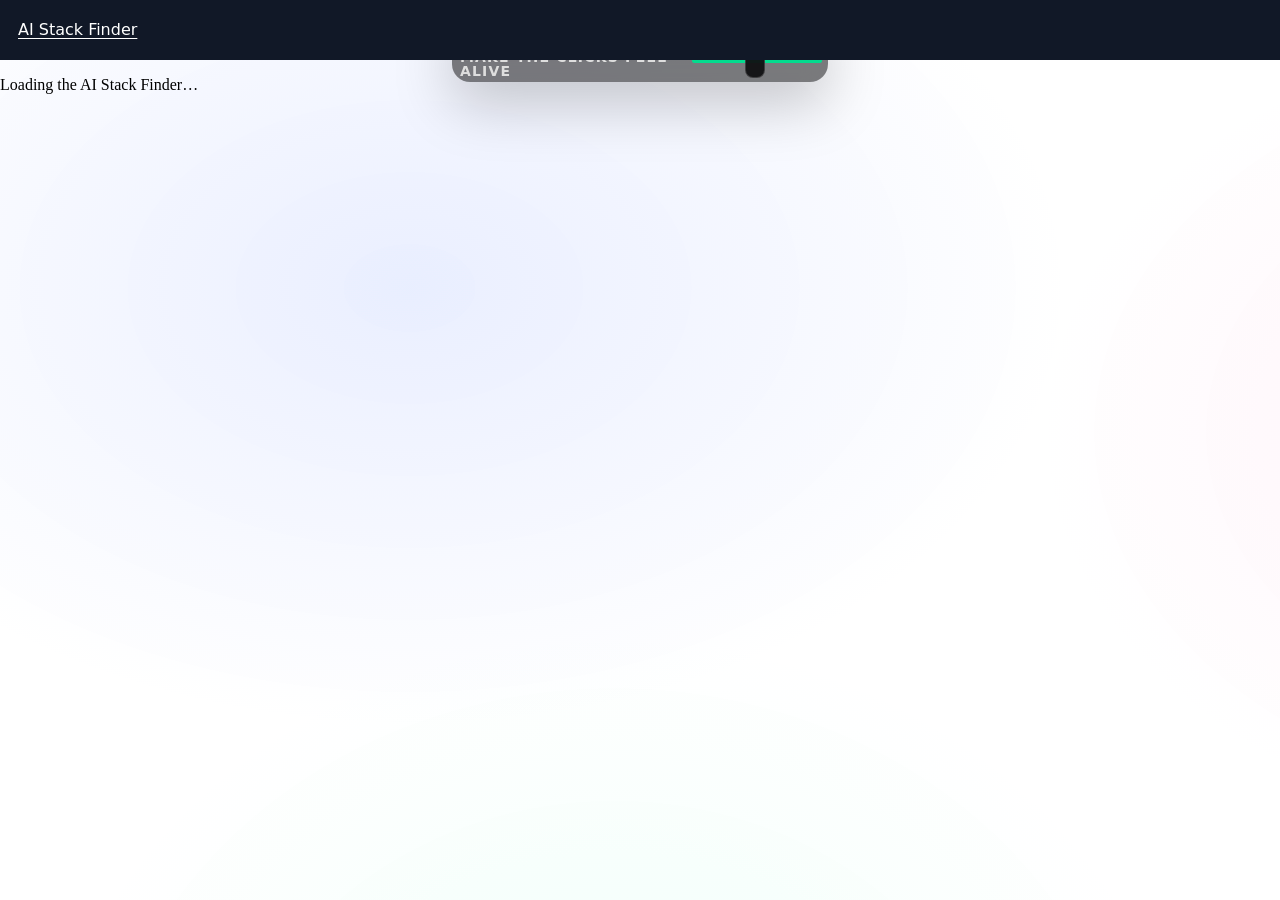
==== commit 9d250a20: "Add Impact website ownership verification meta tag" ====
--- a/index.html
+++ b/index.html
@@ -1,31 +1,673 @@
-<!doctype html>
+<!DOCTYPE html>
 <html lang="en">
-<head>
-  <meta charset="utf-8">
-  <meta name="viewport" content="width=device-width, initial-scale=1">
-  <meta name="robots" content="noindex">
-  <meta name="color-scheme" content="light dark">
-  <title>Temporarily unavailable | AI Stack Finder</title>
-  <style>
-    :root { color-scheme: light dark; }
-    * { box-sizing: border-box; }
-    body { margin: 0; padding: 1.25rem; background: #f6f6ef; color: #20392e; font: 1.125rem/1.65 system-ui, sans-serif; overflow-wrap: anywhere; }
-    main { max-width: 42rem; margin: 8vh auto; }
-    h1 { font-size: clamp(1.75rem, 6vw, 2.5rem); line-height: 1.2; }
-    .action { display: inline-block; padding: .7rem 1rem; border: 2px solid currentColor; border-radius: .5rem; color: #174b38; text-underline-offset: .2em; min-height: 44px; }
-    .action:focus-visible { outline: 3px solid currentColor; outline-offset: 4px; }
-    @media (prefers-color-scheme: dark) { body { background: #101916; color: #edf5ef; } .action { color: #9ae6b4; } }
-    @media (forced-colors: active) { body { background: Canvas; color: CanvasText; } .action { color: LinkText; border-color: LinkText; } }
-  </style>
-</head>
-<body>
-  <main>
-    <p>AI Stack Finder</p>
-    <h1>The Finder is temporarily unavailable</h1>
-    <p>The questionnaire and recommendations are unavailable right now. Please try again later.</p>
-    <p>This temporary page has no forms, analytics scripts, or referral links. Answers from an earlier session cannot be recovered here.</p>
-    <p><a class="action" href="/">Try the Finder again</a></p>
-    <p>If this message remains, please try again later.</p>
-  </main>
-</body>
+  <head>
+    <meta charset="utf-8" />
+    <meta name='impact-site-verification' value='a2a8d59f-fd63-4229-bbf1-41af9af1fc9d'>
+    <meta name="referrer" content="no-referrer" />
+    <meta name="viewport" content="width=device-width, initial-scale=1, viewport-fit=cover" />
+    <base href="/" />
+    <title>AI Affiliate</title>
+
+    <link rel="icon" href="data:," />
+    <link rel="stylesheet" href="/stack-finder/styles.css" />
+<link rel="stylesheet" href="/stack-finder/accessibility.css" />
+
+    <style>
+      /* =========================================================
+         RN Web / Expo: layout rules the app expects
+      ========================================================== */
+      html, body {
+        height: 100%;
+        margin: 0;
+      }
+
+      #root {
+        min-height: 100vh;
+        display: flex;
+        flex-direction: column;
+        position: relative;
+        z-index: 1;
+        background: transparent !important;
+      }
+      
+      #root > div { background: transparent !important; }
+      #root [style*="background-color"] { background-color: transparent !important; }
+
+      /* =========================================================
+         REMOVE EXPO HEADER TITLE ("Home")
+         ---------------------------------------------------------
+         Targets only the React Native Web header title inside #root.
+         Safe because:
+         - Scoped to #root (doesn't affect your overlay)
+         - Targets h1 with dir="auto" (RN Web pattern)
+         ========================================================= */
+      #root h1[dir="auto"] {
+        display: none !important;
+      }
+
+      /* =========================================================
+         Animated background layer (safe)
+      ========================================================== */
+      body::before {
+        content: "";
+        position: fixed;
+        inset: 0;
+        z-index: -2;
+        pointer-events: none;
+
+        background:
+          radial-gradient(1200px 800px at 20% 20%, rgba(120,150,255,0.16), transparent 55%),
+          radial-gradient(1000px 700px at 80% 30%, rgba(255,140,200,0.14), transparent 60%),
+          radial-gradient(900px 800px at 30% 80%, rgba(120,255,200,0.12), transparent 65%),
+          linear-gradient(120deg, rgba(255,255,255,0.85), rgba(255,255,255,0.85));
+
+        background-size: 160% 160%;
+        animation: bg-drift 12s ease-in-out infinite;
+        filter: saturate(1.1);
+      }
+
+      @keyframes bg-drift {
+        0%   { background-position: 0% 0%,   100% 0%,  0% 100%, 0% 0%; }
+        50%  { background-position: 60% 40%, 30% 20%, 70% 60%, 0% 0%; }
+        100% { background-position: 0% 0%,   100% 0%,  0% 100%, 0% 0%; }
+      }
+
+      body { overflow-x: hidden; }
+
+      /* =========================================================
+         Spark canvas (visual only, no click blocking)
+      ========================================================== */
+      #spark-canvas {
+        position: fixed;
+        inset: 0;
+        z-index: 5;
+        pointer-events: none;
+        opacity: 0.55;
+      }
+
+      @media (prefers-reduced-motion: reduce) {
+        body::before { animation: none; }
+        #spark-hint, #spark-canvas { display: none; }
+      }
+
+      /* =========================================================
+         HOME WOW PANEL (scoped version of the CSS demo)
+         ---------------------------------------------------------
+         Educational note:
+         - We do NOT style html/body/main like the demo.
+         - Everything is scoped under #home-wow so it cannot break Expo.
+      ========================================================== */
+      #home-wow {
+        /* =========================
+           Design tokens (CSS variables)
+           =========================
+           These are like named settings that your children elements can reuse.
+           Changing these updates everything that references them. */
+        /* Typography */
+        --font: system-ui, -apple-system, Segoe UI, Roboto, Arial, sans-serif;
+        /* Colors
+           oklch() is a modern color space that’s easier to tune (brightness/chroma/hue).
+           Options you can swap in later:
+           - hex: #22c55e
+           - rgb/rgba: rgba(34,197,94,0.9)
+           - hsl: hsl(142 70% 45%) */
+        --really-green: oklch(88.14% 0.203 158.82);
+        --green: oklch(78.59% 0.18 159.1);
+        --gray: oklch(92% 0 0);
+        --speed: 1200ms;           /* ms = milliseconds (1200ms = 1.2 seconds) */
+
+        /* =========================
+           Positioning & stacking
+           =========================
+           position: fixed -> overlay stays in the same spot even when you scroll
+           (attached to the viewport, not the page). */
+        position: fixed;    /* attaches to viewport instead of page flow */
+        left: 50%;          /* px = fixed distance from left edge. Smaller = closer to the edge. Or, % = relative to viewport width */
+        top: 12px;          /* px = fixed distance from top edge. Larger = lower down. */
+        transform: translateX(-50%);    /* centering shift */
+        z-index: 10000; /* ensures overlay appears above Expo content, like z-index decides who sits on top. Larger number = more “on top”. */
+
+        /* =========================
+           Size controls
+           ========================= */
+
+        /* width: clamp(min, preferred, max)
+           - min: smallest it can get (prevents too narrow)
+           - preferred: scales with viewport width (vw = % of viewport width)
+           - max: cap it so it doesn’t become comically wide */
+        width: clamp(260px, 60vw, 360px);
+
+        /* max-width keeps it from overflowing screen edges
+           100vw = viewport width
+           subtracting 24px gives breathing room */
+        max-width: calc(100vw - 24px);   
+
+        /* padding = internal spacing (top/bottom, left/right)
+           Larger padding = taller/wider feel inside */
+        padding: 4px 8px;              /* inner spacing (smaller = shorter panel) */
+
+        /* =========================
+           Look & feel
+           ========================= */
+        border-radius: 18px;                        /* larger = rounder corners */
+        background: rgba(16, 16, 18, 0.55);         /* last value is opacity (0 to 1) */
+        backdrop-filter: blur(12px);                /* glassy blur behind it */
+        box-shadow: 0 20px 60px rgba(0,0,0,0.22);   /* shadow depth */
+
+        color: var(--gray);
+        font-family: var(--font);
+        text-align: left;
+        
+        /* pointer-events controls whether the overlay can be clicked/dragged.
+           auto = clickable (needed for slider)
+           none = clicks pass THROUGH to cards (but slider becomes unusable) */
+        pointer-events: auto; /* Allows slider interaction even with overlay layers */
+
+        /* =========================
+           Layout engine (Flexbox)
+           =========================
+           display:flex -> children arranged in a row by default */
+        display: flex;                   /* creates horizontal layout */
+
+        /* align-items (vertical alignment inside the flex row)
+           center = align all child items nicely vertically */
+        align-items: center;             /* keeps slider from vertically centering too low */
+
+        /* justify-content (horizontal spacing)
+           space-between = left content on left, slider on right */
+        justify-content: space-between;  /* left text + right slider */
+        gap: 10px;                       /* spacing between children (text block and slider block) */
+
+        /* nowrap prevents the slider from dropping under the text */
+        flex-wrap: nowrap;               /* prevents stacking */
+      }
+      
+      #home-wow * { font-family: inherit; }
+
+      /* Reverse tabbing out of the Finder must not hide the focused host control. */
+      #home-wow:focus-within { z-index: 10002; }
+      #home-wow :focus-visible {
+        outline: 3px solid #fff;
+        outline-offset: 4px;
+      }
+      
+      /* Left column: HOME + subtitle */
+      #home-wow article {
+        display: flex;
+        flex-direction: column;  /* stack HOME and subtitle vertically */
+        gap: 2px;
+        flex: 1;                 /* fill remaining horizontal space as width */
+        min-width: 0;            /* allows text column to shrink without breaking layout */
+      }
+
+      /* Title: shrink a bit so the panel height drops */
+      #home-wow h1 {
+        margin: 0;
+        color: var(--green);
+        font-size: clamp(22px, 6vw, 32px); /* scales down on smaller screens */
+        font-weight: 900;
+        letter-spacing: 0.02ch;
+        line-height: 1;                    /* tighter vertical space */
+        overflow: visible;                 /* lets glow/scale render without cutting off */
+        white-space: nowrap;               /* prevents HOME from wrapping */
+      }
+
+      /* Subtitle: keep compact */
+      #home-wow h2 {
+        margin: 0;
+        font-size: 14px;            /* smaller -> more room for product card below */
+        text-transform: uppercase;
+        letter-spacing: 0.12ch;
+        opacity: 0.95;
+        line-height: 1;
+      }
+
+      /* Letter “breath” animation */
+      #home-wow [letter-animation="breath"] > span {
+        display: inline-block;
+        white-space: break-spaces;
+        animation: breath var(--speed) ease calc(var(--index) * 100ms) infinite alternate;
+      }
+
+      /* Also respect preference changes after the title spans have been created. */
+      @media (prefers-reduced-motion: reduce) {
+        #home-wow [letter-animation="breath"] > span { animation: none; }
+      }
+
+      @keyframes breath {
+        from { transform: none; text-shadow: none; }
+        to {
+          transform: scale(1.25) translateY(-5px);
+          text-shadow: 0 0 20px var(--really-green);
+        }
+      }
+
+      /* Right column: slider area (this is what moves it to the RIGHT side) */
+      #home-wow section {
+        width: 130px;    /* slider column width */
+        flex: 0 0 130px; /* don't grow, don't shrink, stay 130px wide  */
+      }
+
+      #home-wow section div {
+        width: 100%;
+      }
+
+      #home-wow input[type="range"] {
+        width: 100%;
+      }
+
+      #home-wow .slider-row {
+        width: 100%;
+        display: grid;
+        gap: 8px;
+      }
+
+      #home-wow .slider-labels {
+        display: flex;
+        justify-content: space-between;
+        font-weight: 700;
+        text-transform: uppercase;
+        letter-spacing: 0.08ch;
+        opacity: 0.9;
+      }
+
+      /* Range input styling */
+      #home-wow input[type="range"] {
+        width: 100%;
+        -webkit-appearance: none;
+        appearance: none;
+        background: transparent;
+        cursor: pointer;
+      }
+
+      #home-wow input[type="range"]::-webkit-slider-runnable-track {
+        background: var(--green);
+        height: 0.35rem;
+        border-radius: 12px;
+      }
+
+      #home-wow input[type="range"]::-webkit-slider-thumb {
+        -webkit-appearance: none;
+        appearance: none;
+        margin-top: -12px;
+        background-color: rgba(16,16,18,0.95);
+        border: 1px solid rgba(255,255,255,0.18);
+        border-radius: 8px;
+        height: 2rem;
+        width: 1.25rem;
+      }
+
+      /* To get the button to be glow */
+      [aria-label="deal-cta"] {
+        border: 1px solid #ff6b3d;
+        box-shadow: 0 0 6px #ff6b3d;
+        transition: box-shadow 0.3s ease;
+        border-radius: 8px;
+      }
+
+      [aria-label="deal-cta"]:hover {
+        box-shadow: 0 0 18px #ff6b3d, 0 0 30px rgba(255,107,61,0.6);
+      }
+
+      /* === Glow effect for the "Get Deal" CTA (React Native Web -> data-testid) === */
+      @keyframes dealGlow {
+        0% { box-shadow: 0 0 6px rgba(255, 80, 80, 0.35), 0 0 0 rgba(255, 80, 80, 0.0); transform: translateY(0); }
+        100% { box-shadow: 0 0 18px rgba(255, 80, 80, 0.75), 0 0 38px rgba(255, 80, 80, 0.35); transform: translateY(-1px); }
+      }
+
+      /* RN Web commonly renders Pressable/Button as a div/span/button.
+         This targets whatever DOM node receives data-testid="deal-cta". */
+      [data-testid="deal-cta"] {
+        border-radius: 10px !important;
+        animation: dealGlow 1.4s ease-in-out infinite alternate !important;
+        transition: transform 120ms ease, filter 120ms ease !important;
+        will-change: transform, box-shadow;
+      }
+
+      /* Nice hover/focus "reward" */
+      [data-testid="deal-cta"]:hover {
+        filter: brightness(1.05);
+      }
+
+      [data-testid="deal-cta"]:active {
+        transform: translateY(0px) scale(0.99);
+      }
+
+      /* Helps some RN Web Text nodes report non-zero layout boxes */
+      [id^="product-title-"],
+      [data-testid^="product-title-"] {
+        display: inline-block;
+      }
+
+      /* On small screens: center it so it doesn’t cover content oddly */
+      @media (max-width: 520px) {
+        #home-wow {
+          /* Mobile goal: make everything visible + stack nicely */
+          width: min(80vw, 300px);           /* vw = "viewport width" units (percent of screen width) */
+          max-width: 88vw;                   /* prevents overshooting */
+
+          /* safe-area-inset-top prevents it from hiding behind the iPhone notch */
+          top: calc(env(safe-area-inset-top) + 40px);
+
+          display: inline-flex;       /* shrink-wrap height more reliably */
+          overflow: hidden;           /* prevents any weird overflow from “counting” visually */
+
+          /* Smaller padding = more room for slider */
+          padding: 8px 10px;      /* Inner spacing (smaller = shorter box) */
+          padding-bottom: 8px;        /* keep it tight */
+          gap: 6px;               /* Space BETWEEN stacked rows (smaller = shorter box) */
+            
+          /* Center horizontally:
+             left:50% puts the LEFT edge at the middle.
+             translateX(-50%) pulls it back by half its own width. */
+          left:50%;                        /* Put the LEFT edge at the middle of the screen */
+          transform: translateX(-50%);     /* Pull it left by half its own width = true centering */
+
+          /* Stack the title area and slider vertically so the slider can’t get squeezed off-screen */
+          flex-direction: column !important;       /* row -> column */
+          align-items: center !important;          /* children expand full width */
+          justify-content: flex-start !important;  /* removes the giant empty middle space */
+          row-gap: 6px !important;
+
+          height: fit-content !important;
+          min-height: 0 !important;
+          
+          text-align: center;
+          border-radius: 16px;         /* slightly tighter corners */
+
+          /* outline: 4px solid red !important; */
+          /* background: rgba(255, 0, 0, 0.25) !important; */
+        }
+
+        #home-wow h1 {
+          /* Allow wrapping if needed on narrow devices */
+          white-space: nowrap;         /* HOME fits fine; keeps height down */
+
+          /* Smaller font for mobile so it doesn't dominate */
+          font-size: 26px;
+          line-height: 1;
+
+          /* If you see clipping, give extra breathing room */
+          margin-top: 2px;
+          margin: 0 !important;
+        }
+
+        #home-wow h2 {
+          font-size: 11px;            /* compact subtitle */
+          letter-spacing: 0.09ch;
+          line-height: 1.05;          /* Smaller line height = less vertical space */
+          margin: 0 !important;
+        }
+
+        #home-wow article {
+          flex: 0 0 auto !important;
+        }
+        
+        /* Let the slider take full width when stacked */
+        #home-wow section {
+          width: 100%;
+          flex: 0 0 auto;    /* allow grow + shrink */
+          margin: 0 !important;
+          padding: 0 !important;
+          align-self: stretch;
+        }
+
+        /* keep labels + slider centered nicely */
+        #home-wow .slider-row {
+          width: min(260px, 100%);  /* prevents it from stretching too wide */
+          margin: 0 auto;           /* centers the slider block inside the panel */
+        }
+
+        #home-wow .slider-labels {
+          font-size: 12px;
+        }
+
+        #home-wow input[type="range"]::-webkit-slider-runnable-track {
+          height: 0.42rem;
+        }
+          
+        /* make the thumb a bit smaller on phones */
+        #home-wow input[type="range"]::-webkit-slider-thumb {
+          height: 1.5rem;
+          width: 1.0rem;
+          margin-top: -10px;
+        }
+
+        #root {
+          padding-top: 160px;
+        }
+      }
+      
+      /* =========================================================
+         Square reveal transition (reveals the NEW page)
+         Works by clipping #root to a tiny square at the click origin,
+         Then expanding the clip-path to full screen.
+         ========================================================= */
+
+      /* "Knobs" you can change later */
+      :root{
+        --reveal-ms: 1000ms;                      /* 380ms = snappier, 650ms to 850ms = cinematic, 2000ms or more = debugging */
+        --reveal-ease: cubic-bezier(.2,.9,.2,1);
+        --reveal-size: 2px;                       /* starting square half-size (2px–12px) */
+      
+        /* These get set by JS (pixels) */
+        --wipe-x: 50vw;
+        --wipe-y: 50vh;
+      }
+      
+      /* Always set transitions on root so it can animate smoothly */
+      #root{
+        will-change: clip-path, transform;
+      }
+      
+      /* Start state: clip #root to a tiny square at (x,y) */
+      html.reveal-start #root{
+        clip-path: polygon(
+          calc(var(--wipe-x) - var(--reveal-size)) calc(var(--wipe-y) - var(--reveal-size)),
+          calc(var(--wipe-x) + var(--reveal-size)) calc(var(--wipe-y) - var(--reveal-size)),
+          calc(var(--wipe-x) + var(--reveal-size)) calc(var(--wipe-y) + var(--reveal-size)),
+          calc(var(--wipe-x) - var(--reveal-size)) calc(var(--wipe-y) + var(--reveal-size))
+        );
+      }
+      
+      /* Animate to full screen: the square expands until it reveals everything */
+      html.reveal-anim #root{
+        transition: clip-path var(--reveal-ms) var(--reveal-ease);
+        clip-path: polygon(
+          -5vw -5vh,
+          105vw -5vh,
+          105vw 105vh,
+          -5vw 105vh
+        );
+      }
+
+      html.reveal-start body::after,
+      html.reveal-anim body::after{
+        content: "";
+        position: fixed;
+        left: var(--wipe-x);
+        top: var(--wipe-y);
+        width: 16px;
+        height: 16px;
+        border: 1px solid red;
+        box-sizing: border-box;
+        pointer-events: none;
+        z-index: 99999;
+
+        /* center the square exactly on the origin point */
+        transform: translate(-50%, -50%) scale(1);
+        transform-origin: center center;
+      }  
+      
+      html.reveal-anim body::after{ 
+        transition: transform var(--reveal-ms) var(--reveal-ease);
+        transform: translate(-50%, -50%) scale(80);
+      } 
+      
+      /* Accessibility */
+      @media (prefers-reduced-motion: reduce){
+        html.reveal-start #root,
+        html.reveal-anim #root{
+          transition: none !important;
+          clip-path: inset(0 0 0 0) !important;
+        }
+      }
+
+      /* Validation has its own presentation; legacy markup/code remains available. */
+      html[data-finder-validation] body { height: auto; min-height: 100vh; display: flow-root; }
+      html[data-finder-validation] #home-wow,
+      html[data-finder-validation] #spark-canvas,
+      html[data-finder-validation] #page-wipe { display: none; }
+      html[data-finder-validation] #stack-finder { margin: 24px auto; scroll-margin-top: 24px; }
+      /* Keep both experiences reachable above the preserved legacy overlays. */
+      #experience-nav { position: relative; z-index: 100003; display: flex; flex-wrap: wrap; gap: 8px 20px; padding: 12px 16px; background: #111827; color: #fff; font: 1rem/1.5 system-ui, sans-serif; }
+      #experience-nav a { color: #fff; text-decoration: underline; text-underline-offset: 3px; padding: 6px 2px; }
+      #experience-nav a:focus-visible { outline: 3px solid #facc15; outline-offset: 3px; }
+      /* Compact phone header in Finder mode; legacy and desktop remain unchanged. */
+      @media (max-width: 640px) {
+        html[data-finder-validation] #experience-nav {
+          align-items: center; justify-content: space-between; gap: 4px 16px;
+          padding: 8px 16px; background: #f6f6ef; color: #20392e;
+          border-bottom: 1px solid #d4ddd2; font-size: 0.875rem;
+        }
+        html[data-finder-validation] #experience-nav a {
+          min-height: 44px; display: inline-flex; align-items: center;
+          color: #174b38; padding: 4px 0;
+        }
+        html[data-finder-validation] #experience-nav a:first-child {
+          font-weight: 750; text-decoration: none;
+        }
+        html[data-finder-validation] #experience-nav a:focus-visible {
+          outline-color: #17684a;
+        }
+        html[data-finder-validation] #stack-finder { margin-top: 12px; }
+      }
+    </style>
+  </head>
+
+  <body>
+    <noscript>You need to enable JavaScript to run this app.</noscript>
+
+    <nav id="experience-nav" aria-label="Site navigation">
+      <a href="#stack-finder">AI Stack Finder</a>
+    </nav>
+
+    <section id="accessibility-tools" aria-label="Display preferences" hidden>
+      <button id="accessibility-toggle" type="button" aria-expanded="false" aria-controls="accessibility-panel">Accessibility</button>
+      <button id="read-aloud" type="button" aria-describedby="read-aloud-status" disabled>Read aloud</button>
+      <p id="read-aloud-status">Read aloud unavailable until this page finishes loading.</p>
+      <div id="accessibility-panel" hidden>
+        <h2>Display preferences</h2>
+        <p>Adjust this page without changing your browser or device settings. Preferences last until you reload. Browser zoom and device accessibility settings still work.</p>
+        <label for="accessibility-text">Text size</label>
+        <select id="accessibility-text">
+          <option value="100">Browser default</option>
+          <option value="125">Larger (125%)</option>
+          <option value="150">Largest (150%)</option>
+        </select>
+        <label for="accessibility-theme">Color theme</label>
+        <select id="accessibility-theme" aria-describedby="accessibility-theme-help">
+          <option value="default">Default (warm)</option>
+          <option value="contrast">High contrast</option>
+          <option value="dark">Dark</option>
+        </select>
+        <p id="accessibility-theme-help">Device forced-colors settings take priority over these themes.</p>
+        <button id="accessibility-reset" type="button">Reset display preferences</button>
+        <p id="accessibility-status" role="status" aria-live="polite"></p>
+      </div>
+    </section>
+    <!-- Spark canvas + hint -->
+    <canvas id="spark-canvas" aria-hidden="true"></canvas>
+
+    <!-- HOME WOW PANEL (safe overlay) -->
+    <main id="home-wow" aria-label="Home wow panel">
+      <article>
+        <h1 split-by="letter" letter-animation="breath">HOME</h1>
+        <h2>Make the clicks feel alive</h2>
+      </article>
+
+      <section>
+        <div class="slider-row">
+          <div class="slider-labels">
+            <span>Party</span>
+            <span>Chill</span>
+          </div>
+          <input id="breathSpeed" aria-label="Home animation duration (milliseconds)" min="100" max="2400" type="range" value="1200" />
+        </div>
+      </section>
+    </main>
+
+    <!-- Finder mounts independently in both page modes. -->
+    <section id="stack-finder" aria-label="AI Stack Finder">
+      <p>Loading the AI Stack Finder…</p>
+    </section>
+
+    <!-- Inert until page-mode.mjs explicitly selects the legacy experience. -->
+    <template id="legacy-app-root"><div id="root"></div></template>
+    
+    <div id="page-wipe" aria-hidden="true"></div>  
+
+    <!-- Select page composition before the independent Finder modules. -->
+    <script type="module" src="/stack-finder/page-mode.mjs"></script>
+    <script type="module" src="/stack-finder/posthog.mjs"></script>
+    <script type="module" src="/stack-finder/ui.js"></script>
+<script type="module" src="/stack-finder/accessibility.mjs"></script>
+<script type="module" src="/stack-finder/read-aloud.mjs"></script>
+
+    <script>
+      /**
+       * HOME WOW JS (adapted from your demo)
+       * ------------------------------------------------------------
+       * Educational notes:
+       * - Removed `export` keywords (those only work in modules/bundlers).
+       * - Scoped queries under #home-wow so we don't touch the Expo app.
+       * - Uses prefers-reduced-motion guard.
+       */
+      (function () {
+        const panel = document.getElementById("home-wow");
+        if (!panel) return;
+
+        const slider = panel.querySelector('#breathSpeed');
+        const title = panel.querySelector('[split-by="letter"]');
+        if (!slider || !title) return;
+
+        const span = (text, index) => {
+          const node = document.createElement("span");
+          node.textContent = text;
+          node.style.setProperty("--index", index);
+          return node;
+        };
+
+        const byLetter = (text) => [...text].map(span);
+
+        const motionOK = window.matchMedia("(prefers-reduced-motion: no-preference)").matches;
+
+        if (motionOK) {
+          // Split title text into spans once
+          const letters = byLetter(title.innerText);
+          title.textContent = ""; // clear
+          letters.forEach((n) => title.appendChild(n));
+        }
+
+        function onInput() {
+          panel.style.setProperty("--speed", `${slider.value}ms`);
+        }
+
+        slider.addEventListener("input", debounce(onInput, 10));
+        onInput();
+
+        function debounce(func, wait) {
+          let timeoutId;
+          return function () {
+            const context = this;
+            const args = arguments;
+            clearTimeout(timeoutId);
+            timeoutId = setTimeout(() => func.apply(context, args), wait);
+          };
+        }
+      })();
+    </script>
+  </body>
 </html>
+
+
